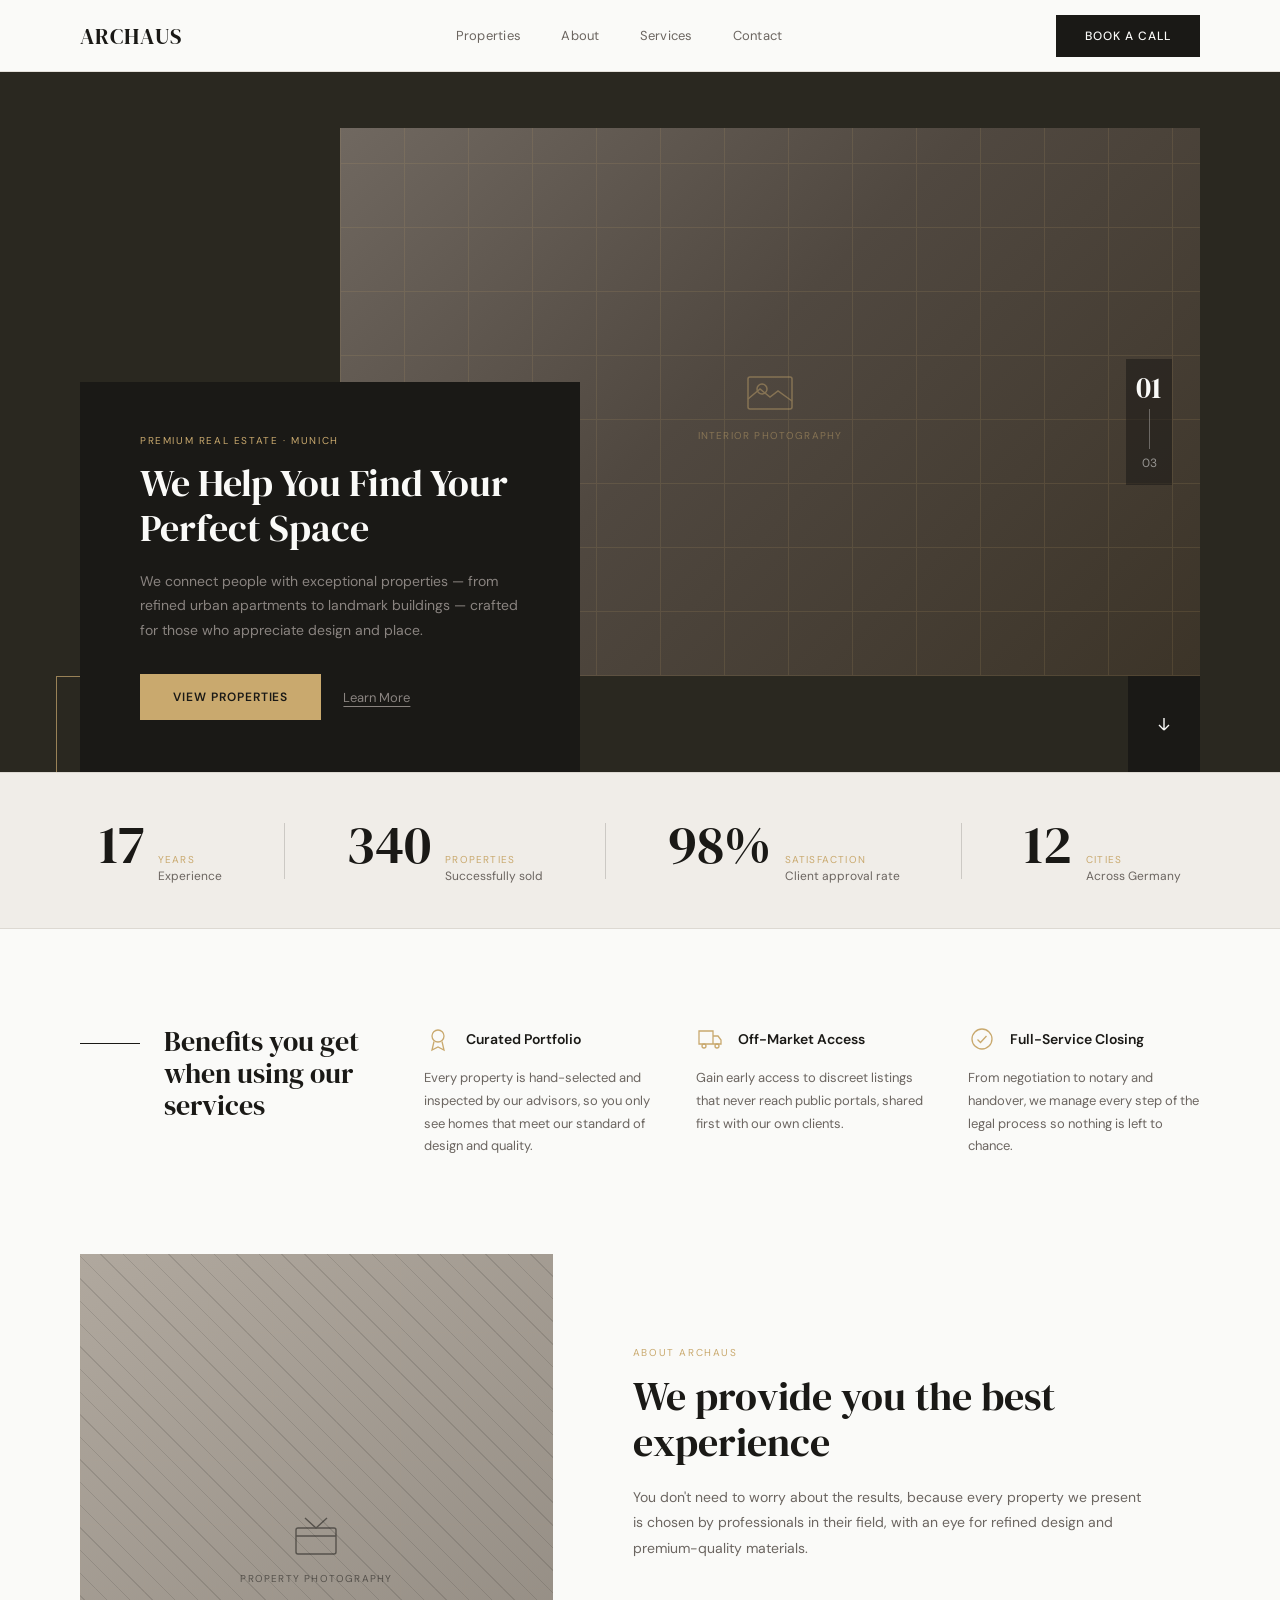
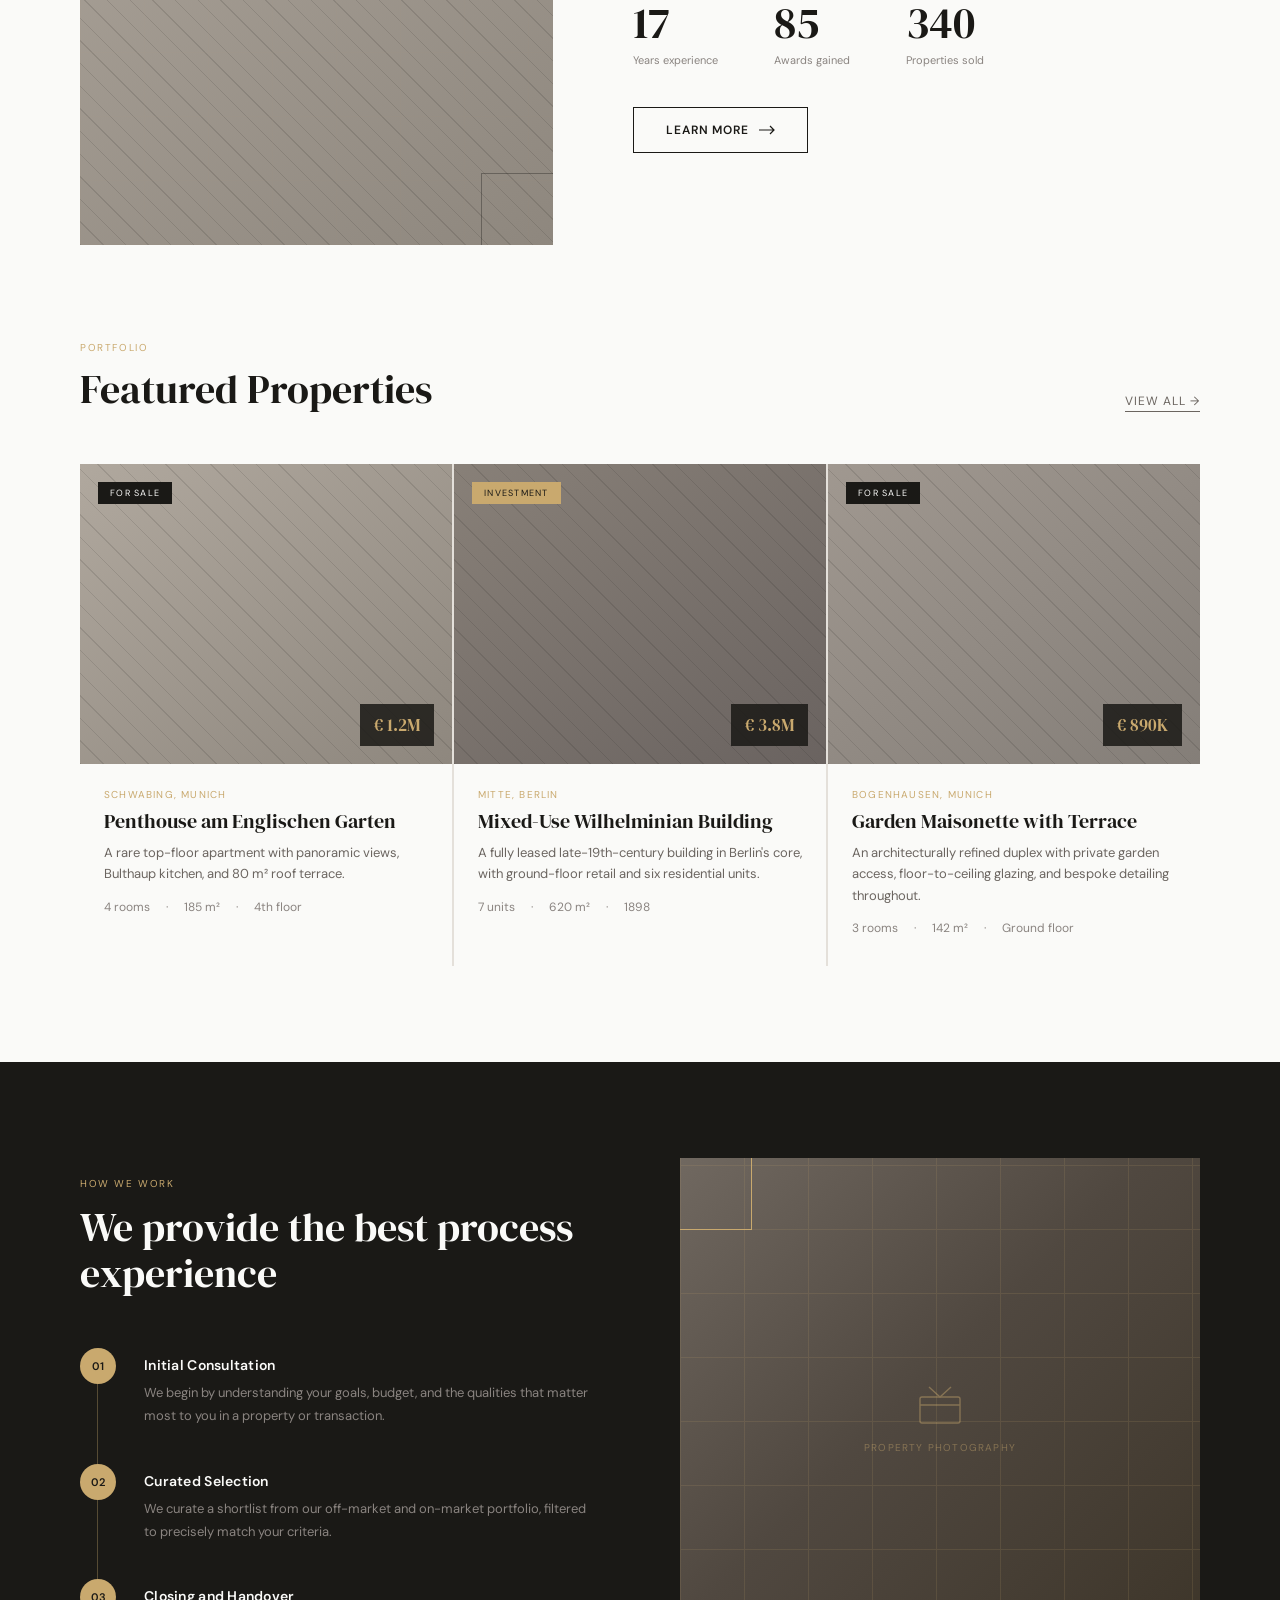
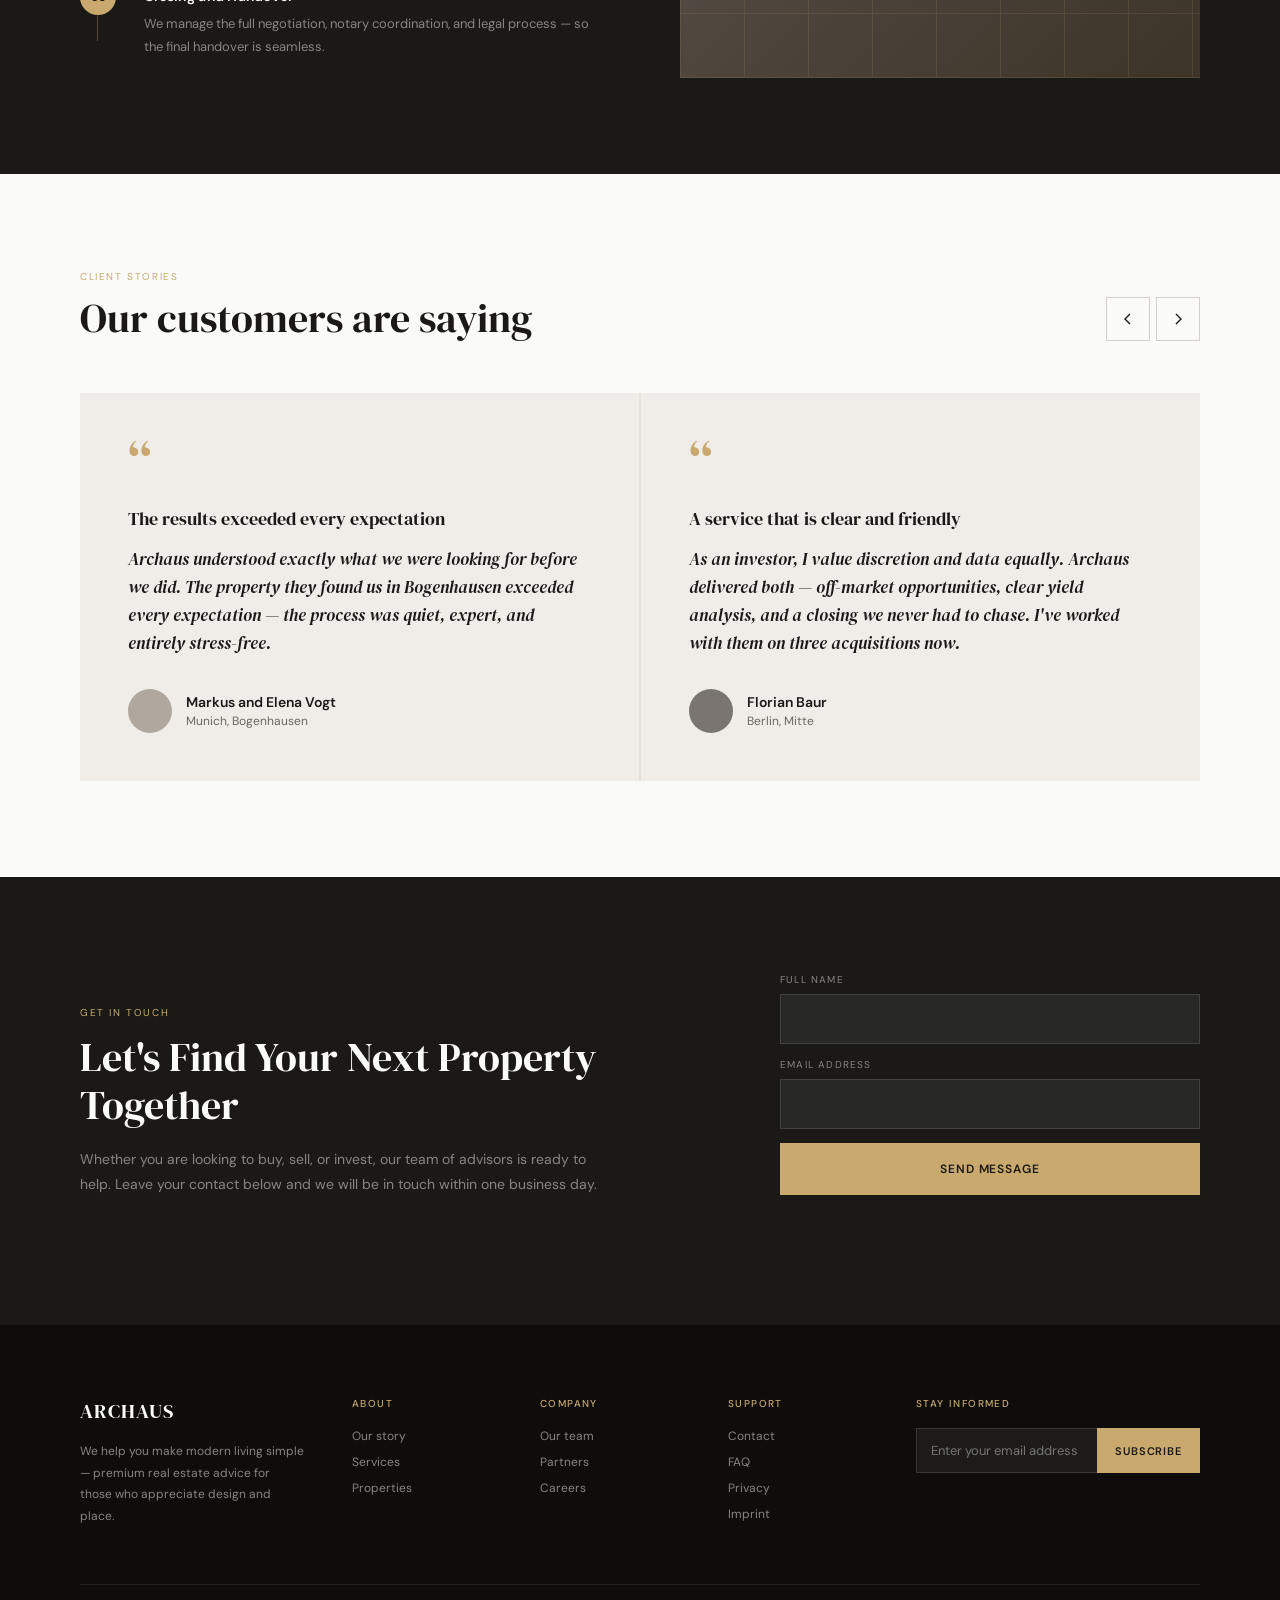
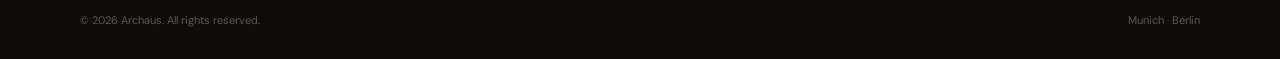
==== index.html @ e537a7c7 "Add Archaus website restyled after Luxterior inspiration Static responsive site (index, admin) in th" ====
<!doctype html>
<html lang="en">
<head>
<meta charset="utf-8">
<meta name="viewport" content="width=device-width, initial-scale=1">
<title>Archaus — Premium Real Estate, Munich</title>
<meta name="description" content="Archaus connects people with exceptional properties — from refined urban apartments to landmark buildings.">
<link rel="preconnect" href="https://fonts.googleapis.com">
<link rel="preconnect" href="https://fonts.gstatic.com" crossorigin>
<link rel="stylesheet" href="https://fonts.googleapis.com/css2?family=DM+Serif+Display:ital@0;1&family=DM+Sans:opsz,wght@9..40,300;9..40,400;9..40,500;9..40,600&display=swap">
<link rel="stylesheet" href="styles.css">
</head>
<body>

<header class="nav">
  <a href="#top" class="logo">ARCHAUS</a>
  <nav class="nav-links" id="menu" aria-label="Main">
    <a href="#properties">Properties</a>
    <a href="#about">About</a>
    <a href="#services">Services</a>
    <a href="#contact">Contact</a>
  </nav>
  <div class="nav-actions">
    <a class="btn btn-dark" href="#contact">Book a Call</a>
    <button class="nav-toggle" aria-label="Menu" aria-controls="menu" aria-expanded="false">
      <svg width="18" height="18" viewBox="0 0 18 18" fill="none" aria-hidden="true"><path d="M2 5h14M2 9h14M2 13h14" stroke="currentColor" stroke-width="1.4"/></svg>
    </button>
  </div>
</header>

<main id="top">

<!-- HERO -->
<section class="hero" aria-label="Introduction">
  <div class="hero-slides">
    <div class="hero-slide is-active">
      <div class="hero-photo"><div class="ph"><svg width="56" height="56" viewBox="0 0 56 56" fill="none" aria-hidden="true"><rect x="6" y="14" width="44" height="32" rx="2" stroke="currentColor" stroke-width="1.5"/><circle cx="20" cy="26" r="5" stroke="currentColor" stroke-width="1.5"/><path d="M6 36L18 26L28 34L36 28L50 38" stroke="currentColor" stroke-width="1.5"/></svg>Interior Photography</div></div>
      <div class="hero-card">
        <div class="eyebrow">Premium Real Estate · Munich</div>
        <h1>We Help You Find Your Perfect Space</h1>
        <p>We connect people with exceptional properties — from refined urban apartments to landmark buildings — crafted for those who appreciate design and place.</p>
        <div class="hero-actions"><a class="btn btn-gold" href="#properties">View Properties</a><a class="text" href="#about">Learn More</a></div>
      </div>
    </div>
    <div class="hero-slide" style="--photo: linear-gradient(135deg, #7a7168, #5a5048 45%, #3a3226)">
      <div class="hero-photo"><div class="ph"><svg width="56" height="56" viewBox="0 0 56 56" fill="none" aria-hidden="true"><rect x="6" y="14" width="44" height="32" rx="2" stroke="currentColor" stroke-width="1.5"/><path d="M6 36L18 26L28 34L36 28L50 38" stroke="currentColor" stroke-width="1.5"/></svg>Penthouse Terrace</div></div>
      <div class="hero-card">
        <div class="eyebrow">Featured · Schwabing</div>
        <h1>Penthouses With Views Worth Waking Up To</h1>
        <p>Rare top-floor residences in Munich's most sought-after districts, presented with discretion and expert guidance.</p>
        <div class="hero-actions"><a class="btn btn-gold" href="#properties">See Featured</a><a class="text" href="#contact">Book a Viewing</a></div>
      </div>
    </div>
    <div class="hero-slide" style="--photo: linear-gradient(135deg, #686a64, #4a4c46 45%, #303228)">
      <div class="hero-photo"><div class="ph"><svg width="56" height="56" viewBox="0 0 56 56" fill="none" aria-hidden="true"><rect x="6" y="14" width="44" height="32" rx="2" stroke="currentColor" stroke-width="1.5"/><path d="M6 36L18 26L28 34L36 28L50 38" stroke="currentColor" stroke-width="1.5"/></svg>Landmark Buildings</div></div>
      <div class="hero-card">
        <div class="eyebrow">Investment · Berlin</div>
        <h1>Landmark Buildings, Clear Yield Analysis</h1>
        <p>Off-market opportunities and transparent numbers for investors who value both discretion and data.</p>
        <div class="hero-actions"><a class="btn btn-gold" href="#services">Our Services</a><a class="text" href="#contact">Talk to an Advisor</a></div>
      </div>
    </div>
  </div>
  <div class="hero-frame" aria-hidden="true"></div>
  <div class="hero-counter" aria-hidden="true"><span class="cur">01</span><span class="bar"></span><span class="tot">03</span></div>
  <a class="hero-down" href="#benefits" aria-label="Scroll down">
    <svg width="14" height="14" viewBox="0 0 14 14" fill="none" aria-hidden="true"><path d="M7 1v12M7 13l5-5M7 13L2 8" stroke="currentColor" stroke-width="1.4"/></svg>
  </a>
</section>

<!-- STATS -->
<section class="stats" aria-label="Key figures">
  <div class="stat"><b>17</b><div><small>Years</small><span>Experience</span></div></div>
  <div class="stat-div"></div>
  <div class="stat"><b>340</b><div><small>Properties</small><span>Successfully sold</span></div></div>
  <div class="stat-div"></div>
  <div class="stat"><b>98%</b><div><small>Satisfaction</small><span>Client approval rate</span></div></div>
  <div class="stat-div"></div>
  <div class="stat"><b>12</b><div><small>Cities</small><span>Across Germany</span></div></div>
</section>

<!-- BENEFITS -->
<section class="section" id="services">
  <div class="benefits" id="benefits">
    <div class="benefits-title">
      <i aria-hidden="true"></i>
      <h2 class="h2" style="font-size:28px">Benefits you get when using our services</h2>
    </div>
    <div class="benefit-list">
      <div class="benefit">
        <div class="benefit-head">
          <svg width="28" height="28" viewBox="0 0 28 28" fill="none" aria-hidden="true"><circle cx="14" cy="11" r="6" stroke="currentColor" stroke-width="1.3"/><path d="M10 16.5L8 25l6-3 6 3-2-8.5" stroke="currentColor" stroke-width="1.3"/></svg>
          Curated Portfolio
        </div>
        <p>Every property is hand-selected and inspected by our advisors, so you only see homes that meet our standard of design and quality.</p>
      </div>
      <div class="benefit">
        <div class="benefit-head">
          <svg width="28" height="28" viewBox="0 0 28 28" fill="none" aria-hidden="true"><path d="M3 6h14v13H3zM17 11h5l3 4v4H17" stroke="currentColor" stroke-width="1.3"/><circle cx="8" cy="21" r="2" stroke="currentColor" stroke-width="1.3"/><circle cx="21" cy="21" r="2" stroke="currentColor" stroke-width="1.3"/></svg>
          Off-Market Access
        </div>
        <p>Gain early access to discreet listings that never reach public portals, shared first with our own clients.</p>
      </div>
      <div class="benefit">
        <div class="benefit-head">
          <svg width="28" height="28" viewBox="0 0 28 28" fill="none" aria-hidden="true"><circle cx="14" cy="14" r="10" stroke="currentColor" stroke-width="1.3"/><path d="M9.5 14.5l3 3 6-6.5" stroke="currentColor" stroke-width="1.3"/></svg>
          Full-Service Closing
        </div>
        <p>From negotiation to notary and handover, we manage every step of the legal process so nothing is left to chance.</p>
      </div>
    </div>
  </div>
</section>

<!-- EXPERIENCE -->
<section class="section experience" id="about">
  <div class="photo exp-photo">
    <div class="tex" style="opacity:.12;background-image:repeating-linear-gradient(45deg,var(--ink) 0 1px,transparent 1px 16px)"></div>
    <div class="ph"><svg width="48" height="48" viewBox="0 0 48 48" fill="none" aria-hidden="true"><rect x="4" y="14" width="40" height="26" rx="2" stroke="currentColor" stroke-width="1.4"/><path d="M4 22H44M13 4l11 10 11-10" stroke="currentColor" stroke-width="1.4"/></svg>Property Photography</div>
  </div>
  <div>
    <div class="eyebrow">About Archaus</div>
    <h2 class="h2">We provide you the best experience</h2>
    <p class="lead">You don't need to worry about the results, because every property we present is chosen by professionals in their field, with an eye for refined design and premium-quality materials.</p>
    <div class="exp-stats">
      <div><b>17</b><span>Years experience</span></div>
      <div><b>85</b><span>Awards gained</span></div>
      <div><b>340</b><span>Properties sold</span></div>
    </div>
    <a class="btn btn-outline" href="#contact">Learn more <svg width="16" height="10" viewBox="0 0 16 10" fill="none" aria-hidden="true"><path d="M0 5h15M11 1l4 4-4 4" stroke="currentColor" stroke-width="1.2"/></svg></a>
  </div>
</section>

<!-- PROPERTIES -->
<section class="section" id="properties" style="padding-top:0">
  <div class="section-head">
    <div><div class="eyebrow" style="margin-bottom:12px">Portfolio</div><h2 class="h2">Featured Properties</h2></div>
    <a href="#contact" class="link-line hide-m">View All →</a>
  </div>
  <div class="props">
    <article class="prop">
      <div class="prop-img"><span class="tag">For Sale</span><span class="price">€ 1.2M</span></div>
      <div class="prop-body"><div class="loc">Schwabing, Munich</div><h3>Penthouse am Englischen Garten</h3><p>A rare top-floor apartment with panoramic views, Bulthaup kitchen, and 80 m² roof terrace.</p><div class="facts"><span>4 rooms</span><span>·</span><span>185 m²</span><span>·</span><span>4th floor</span></div></div>
    </article>
    <article class="prop">
      <div class="prop-img" style="background:linear-gradient(145deg,#888078,#6a6360)"><span class="tag gold">Investment</span><span class="price">€ 3.8M</span></div>
      <div class="prop-body"><div class="loc">Mitte, Berlin</div><h3>Mixed-Use Wilhelminian Building</h3><p>A fully leased late-19th-century building in Berlin's core, with ground-floor retail and six residential units.</p><div class="facts"><span>7 units</span><span>·</span><span>620 m²</span><span>·</span><span>1898</span></div></div>
    </article>
    <article class="prop">
      <div class="prop-img" style="background:linear-gradient(145deg,#a09890,#847e78)"><span class="tag">For Sale</span><span class="price">€ 890K</span></div>
      <div class="prop-body"><div class="loc">Bogenhausen, Munich</div><h3>Garden Maisonette with Terrace</h3><p>An architecturally refined duplex with private garden access, floor-to-ceiling glazing, and bespoke detailing throughout.</p><div class="facts"><span>3 rooms</span><span>·</span><span>142 m²</span><span>·</span><span>Ground floor</span></div></div>
    </article>
  </div>
</section>

<!-- PROCESS -->
<section class="section process">
  <div>
    <div class="eyebrow">How We Work</div>
    <h2 class="h2">We provide the best process experience</h2>
    <ol class="steps">
      <li class="step"><span class="step-n">01</span><div><h3>Initial Consultation</h3><p>We begin by understanding your goals, budget, and the qualities that matter most to you in a property or transaction.</p></div></li>
      <li class="step"><span class="step-n">02</span><div><h3>Curated Selection</h3><p>We curate a shortlist from our off-market and on-market portfolio, filtered to precisely match your criteria.</p></div></li>
      <li class="step"><span class="step-n">03</span><div><h3>Closing and Handover</h3><p>We manage the full negotiation, notary coordination, and legal process — so the final handover is seamless.</p></div></li>
    </ol>
  </div>
  <div class="photo dark process-photo">
    <div class="tex"></div>
    <div class="ph"><svg width="48" height="48" viewBox="0 0 48 48" fill="none" aria-hidden="true"><rect x="4" y="14" width="40" height="26" rx="2" stroke="currentColor" stroke-width="1.4"/><path d="M4 22H44M13 4l11 10 11-10" stroke="currentColor" stroke-width="1.4"/></svg>Property Photography</div>
  </div>
</section>

<!-- TESTIMONIALS -->
<section class="section">
  <div class="section-head">
    <div><div class="eyebrow" style="margin-bottom:12px">Client Stories</div><h2 class="h2">Our customers are saying</h2></div>
    <div class="arrows">
      <button class="arrow" data-dir="-1" aria-label="Previous"><svg width="14" height="14" viewBox="0 0 14 14" fill="none" aria-hidden="true"><path d="M9 2L4 7l5 5" stroke="currentColor" stroke-width="1.4"/></svg></button>
      <button class="arrow" data-dir="1" aria-label="Next"><svg width="14" height="14" viewBox="0 0 14 14" fill="none" aria-hidden="true"><path d="M5 2l5 5-5 5" stroke="currentColor" stroke-width="1.4"/></svg></button>
    </div>
  </div>
  <div class="quotes">
    <figure class="quote" style="margin:0">
      <div class="mark">“</div>
      <div class="title">The results exceeded every expectation</div>
      <p>Archaus understood exactly what we were looking for before we did. The property they found us in Bogenhausen exceeded every expectation — the process was quiet, expert, and entirely stress-free.</p>
      <figcaption class="who"><div class="avatar"></div><div><b>Markus and Elena Vogt</b><span>Munich, Bogenhausen</span></div></figcaption>
    </figure>
    <figure class="quote" style="margin:0">
      <div class="mark">“</div>
      <div class="title">A service that is clear and friendly</div>
      <p>As an investor, I value discretion and data equally. Archaus delivered both — off-market opportunities, clear yield analysis, and a closing we never had to chase. I've worked with them on three acquisitions now.</p>
      <figcaption class="who"><div class="avatar" style="background:#7a7570"></div><div><b>Florian Baur</b><span>Berlin, Mitte</span></div></figcaption>
    </figure>
    <figure class="quote" style="margin:0">
      <div class="mark">“</div>
      <div class="title">Seamless from first call to handover</div>
      <p>Selling our family home felt daunting. The team handled every viewing, every negotiation and every notary detail, and we never once felt rushed or left in the dark.</p>
      <figcaption class="who"><div class="avatar" style="background:#9a9288"></div><div><b>Claudia Reiter</b><span>Munich, Schwabing</span></div></figcaption>
    </figure>
  </div>
</section>

<!-- CONTACT -->
<section class="section contact" id="contact">
  <div class="contact-text">
    <div class="eyebrow">Get in Touch</div>
    <h2 class="h2">Let's Find Your Next Property Together</h2>
    <p>Whether you are looking to buy, sell, or invest, our team of advisors is ready to help. Leave your contact below and we will be in touch within one business day.</p>
  </div>
  <form class="form" data-msg="Thank you. We will be in touch within one business day.">
    <div class="field"><label for="name">Full name</label><input id="name" name="name" autocomplete="name" required></div>
    <div class="field"><label for="email">Email address</label><input id="email" name="email" type="email" autocomplete="email" required></div>
    <button class="btn btn-gold" type="submit">Send Message</button>
    <div class="form-msg" role="status"></div>
  </form>
</section>

</main>

<footer class="footer">
  <div class="footer-grid">
    <div><a href="#top" class="logo">ARCHAUS</a><p>We help you make modern living simple — premium real estate advice for those who appreciate design and place.</p></div>
    <div><h4>About</h4><ul><li><a href="#about">Our story</a></li><li><a href="#services">Services</a></li><li><a href="#properties">Properties</a></li></ul></div>
    <div><h4>Company</h4><ul><li><a href="#about">Our team</a></li><li><a href="#contact">Partners</a></li><li><a href="#contact">Careers</a></li></ul></div>
    <div><h4>Support</h4><ul><li><a href="#contact">Contact</a></li><li><a href="#contact">FAQ</a></li><li><a href="#">Privacy</a></li><li><a href="#">Imprint</a></li></ul></div>
    <div>
      <h4>Stay informed</h4>
      <form class="sub" data-msg="Subscribed. Thank you!">
        <input type="email" placeholder="Enter your email address" aria-label="Email address" required>
        <button type="submit">Subscribe</button>
      </form>
      <div class="form-msg" role="status" style="margin-top:8px"></div>
    </div>
  </div>
  <div class="footer-bottom"><span>© 2026 Archaus. All rights reserved.</span><span>Munich · Berlin</span></div>
</footer>

<script src="script.js"></script>
</body>
</html>
---- styles.css ----
/* Archaus — shared styles */
:root {
  --ink: #1a1916;
  --ink-deep: #0e0d0c;
  --ink-soft: #2a2820;
  --paper: #fafaf8;
  --sand: #f0ede8;
  --line: #e4e0da;
  --muted: #6b6560;
  --muted-2: #8a8480;
  --gold: #c9a96e;
  --serif: 'DM Serif Display', Georgia, serif;
  --sans: 'DM Sans', system-ui, sans-serif;
  --pad: 80px;
}

*, *::before, *::after { box-sizing: border-box; }
html { scroll-behavior: smooth; scroll-padding-top: 80px; }
body { margin: 0; font-family: var(--sans); background: var(--paper); color: var(--ink); -webkit-font-smoothing: antialiased; }
a { color: inherit; text-decoration: none; }
img, svg { max-width: 100%; }
h1, h2, h3, p { margin: 0; }
button, input { font: inherit; }
:focus-visible { outline: 2px solid var(--gold); outline-offset: 3px; }

.eyebrow { font-size: 10px; letter-spacing: .16em; text-transform: uppercase; color: var(--gold); margin-bottom: 14px; }
.h2 { font-family: var(--serif); font-weight: 400; font-size: 40px; line-height: 1.15; }
.section { padding: 96px var(--pad); }
.section-head { display: flex; justify-content: space-between; align-items: flex-end; gap: 24px; margin-bottom: 52px; }
.link-line { font-size: 12px; letter-spacing: .08em; text-transform: uppercase; color: var(--muted); border-bottom: 1px solid var(--muted); padding-bottom: 2px; }
.link-line:hover { color: var(--ink); border-color: var(--ink); }

/* Buttons */
.btn { display: inline-flex; align-items: center; gap: 10px; border: 1px solid transparent; padding: 14px 32px; font-size: 12px; font-weight: 600; letter-spacing: .08em; text-transform: uppercase; cursor: pointer; transition: background .2s, color .2s, border-color .2s; }
.btn-gold { background: var(--gold); color: var(--ink); }
.btn-gold:hover { background: #d8bb86; }
.btn-dark { background: var(--ink); color: var(--paper); }
.btn-dark:hover { background: #33312b; }
.btn-outline { background: none; color: var(--ink); border-color: var(--ink); }
.btn-outline:hover { background: var(--ink); color: var(--paper); }

/* NAV */
.nav { position: sticky; top: 0; z-index: 50; height: 72px; padding: 0 var(--pad); display: flex; align-items: center; justify-content: space-between; background: rgba(250,250,248,.96); backdrop-filter: blur(8px); border-bottom: 1px solid var(--line); }
.logo { font-family: var(--serif); font-size: 22px; letter-spacing: .05em; }
.nav-links { display: flex; gap: 40px; font-size: 13px; letter-spacing: .02em; color: var(--muted); }
.nav-links a:hover { color: var(--ink); }
.nav-actions { display: flex; align-items: center; gap: 12px; }
.nav .btn { padding: 12px 28px; font-weight: 500; }
.nav-toggle { display: none; width: 44px; height: 44px; background: none; border: 1px solid var(--line); cursor: pointer; align-items: center; justify-content: center; }

/* HERO */
.hero { position: relative; height: 700px; overflow: hidden; background: var(--ink-soft); }
.hero-slides { position: absolute; inset: 0; }
.hero-slide { position: absolute; inset: 0; opacity: 0; transition: opacity .7s; pointer-events: none; }
.hero-slide.is-active { opacity: 1; pointer-events: auto; }
.hero-photo { position: absolute; top: 56px; right: var(--pad); bottom: 96px; left: 340px; background: var(--photo, linear-gradient(135deg, #706860, #504840 45%, #3c3428)); overflow: hidden; }
.hero-photo::before, .tex::before { content: ''; position: absolute; inset: 0; opacity: .14; background-image: repeating-linear-gradient(0deg, var(--gold) 0 1px, transparent 1px 64px), repeating-linear-gradient(90deg, var(--gold) 0 1px, transparent 1px 64px); }
.ph { position: absolute; inset: 0; display: flex; flex-direction: column; align-items: center; justify-content: center; gap: 10px; opacity: .45; font-size: 10px; letter-spacing: .12em; text-transform: uppercase; color: var(--gold); }
.hero-card { position: absolute; left: var(--pad); bottom: 0; width: 500px; padding: 52px 60px; background: var(--ink); z-index: 2; }
.hero-card h1 { font-family: var(--serif); font-weight: 400; font-size: 38px; line-height: 1.18; color: var(--paper); margin-bottom: 18px; }
.hero-card p { font-size: 14px; line-height: 1.75; color: #8a8480; margin-bottom: 32px; }
.hero-actions { display: flex; align-items: center; gap: 22px; flex-wrap: wrap; }
.hero-actions a.text { font-size: 13px; color: #8a8480; text-decoration: underline; text-underline-offset: 4px; }
.hero-actions a.text:hover { color: var(--paper); }
.hero-frame { position: absolute; left: calc(var(--pad) - 24px); bottom: -24px; width: 120px; height: 120px; border: 1px solid var(--gold); z-index: 1; opacity: .7; }
.hero-counter { position: absolute; right: calc(var(--pad) + 28px); top: 50%; transform: translateY(-50%); z-index: 3; display: flex; flex-direction: column; align-items: center; gap: 6px; padding: 14px 10px; background: rgba(26,25,22,.55); }
.hero-counter .cur { font-family: var(--serif); font-size: 30px; line-height: 1; color: var(--paper); }
.hero-counter .bar { width: 1px; height: 40px; background: rgba(255,255,255,.3); }
.hero-counter .tot { font-size: 12px; color: rgba(255,255,255,.5); }
.hero-down { position: absolute; right: var(--pad); bottom: 0; z-index: 3; width: 72px; height: 96px; display: flex; align-items: center; justify-content: center; background: var(--ink); color: var(--paper); border: 0; cursor: pointer; transition: background .2s, color .2s; }
.hero-down:hover { background: var(--gold); color: var(--ink); }

/* STATS BAR */
.stats { display: flex; justify-content: space-around; align-items: center; gap: 24px; padding: 44px var(--pad); background: var(--sand); border-block: 1px solid #ddd9d2; }
.stat { display: flex; gap: 14px; align-items: baseline; }
.stat b { font-family: var(--serif); font-weight: 400; font-size: 54px; line-height: 1; }
.stat small { display: block; font-size: 10px; letter-spacing: .12em; text-transform: uppercase; color: var(--gold); }
.stat span { display: block; font-size: 12px; color: var(--muted); margin-top: 2px; }
.stat-div { width: 1px; height: 56px; background: #ccc9c4; }

/* BENEFITS */
.benefits { display: grid; grid-template-columns: 280px 1fr; gap: 64px; align-items: start; }
.benefits-title { display: flex; gap: 24px; align-items: flex-start; }
.benefits-title i { flex: none; width: 60px; height: 1px; background: var(--ink); margin-top: 18px; }
.benefit-list { display: grid; grid-template-columns: repeat(3, minmax(0, 1fr)); gap: 40px; }
.benefit-head { display: flex; align-items: center; gap: 14px; margin-bottom: 14px; font-size: 14px; font-weight: 600; }
.benefit-head svg { flex: none; color: var(--gold); }
.benefit p { font-size: 13px; line-height: 1.75; color: var(--muted); }

/* EXPERIENCE */
.experience { display: grid; grid-template-columns: minmax(0, 5fr) minmax(0, 6fr); gap: 80px; align-items: center; padding-top: 0; }
.photo { position: relative; overflow: hidden; background: linear-gradient(145deg, #b0a89e, #8e877e); }
.photo.dark { background: linear-gradient(135deg, #706860, #504840 45%, #3c3428); }
.photo .ph { opacity: .55; color: var(--ink); }
.photo.dark .ph { color: var(--gold); opacity: .45; }
.photo .tex, .tex { position: absolute; inset: 0; }
.exp-photo { aspect-ratio: 4 / 5; }
.exp-photo::after { content: ''; position: absolute; right: 0; bottom: 0; width: 72px; height: 72px; border-top: 1px solid var(--ink); border-left: 1px solid var(--ink); opacity: .35; }
.experience .h2 { margin-bottom: 20px; }
.experience p.lead { font-size: 14px; line-height: 1.8; color: var(--muted); max-width: 520px; margin-bottom: 40px; }
.exp-stats { display: flex; gap: 56px; margin-bottom: 40px; }
.exp-stats b { display: block; font-family: var(--serif); font-weight: 400; font-size: 44px; line-height: 1; }
.exp-stats span { display: block; margin-top: 8px; font-size: 11px; color: var(--muted-2); }

/* PROPERTIES */
.props { display: grid; grid-template-columns: repeat(3, minmax(0, 1fr)); gap: 2px; background: var(--line); }
.prop { background: var(--paper); transition: background .2s; }
.prop:hover { background: #fff; }
.prop-img { position: relative; height: 300px; overflow: hidden; background: linear-gradient(145deg, #b0a89e, #8e877e); }
.prop-img::before { content: ''; position: absolute; inset: 0; opacity: .12; background-image: repeating-linear-gradient(45deg, var(--ink) 0 1px, transparent 1px 16px); }
.tag { position: absolute; top: 18px; left: 18px; background: var(--ink); color: var(--paper); font-size: 9px; letter-spacing: .14em; text-transform: uppercase; padding: 5px 12px; }
.tag.gold { background: var(--gold); color: var(--ink); }
.price { position: absolute; right: 18px; bottom: 18px; background: rgba(26,25,22,.85); color: var(--gold); font-family: var(--serif); font-size: 17px; padding: 9px 14px; }
.prop-body { padding: 24px 24px 30px; }
.prop-body .loc { font-size: 10px; letter-spacing: .12em; text-transform: uppercase; color: var(--gold); margin-bottom: 8px; }
.prop-body h3 { font-family: var(--serif); font-weight: 400; font-size: 20px; line-height: 1.25; margin-bottom: 8px; }
.prop-body p { font-size: 13px; line-height: 1.65; color: var(--muted); margin-bottom: 14px; }
.facts { display: flex; flex-wrap: wrap; gap: 6px 16px; font-size: 12px; color: var(--muted-2); }

/* PROCESS */
.process { background: var(--ink); color: var(--paper); display: grid; grid-template-columns: minmax(0, 1fr) minmax(0, 1fr); gap: 80px; align-items: center; }
.process .h2 { margin-bottom: 52px; }
.steps { position: relative; list-style: none; margin: 0; padding: 0; }
.steps::before { content: ''; position: absolute; left: 17px; top: 18px; bottom: 18px; width: 1px; background: rgba(201,169,110,.35); }
.step { position: relative; display: flex; gap: 28px; padding-bottom: 36px; }
.step:last-child { padding-bottom: 0; }
.step-n { position: relative; flex: none; width: 36px; height: 36px; border-radius: 50%; background: var(--gold); color: var(--ink); display: flex; align-items: center; justify-content: center; font-size: 11px; font-weight: 600; }
.step h3 { font-size: 14px; font-weight: 600; letter-spacing: .02em; margin: 8px 0; }
.step p { font-size: 13px; line-height: 1.75; color: #8a8480; }
.process-photo { height: 520px; }
.process-photo::after { content: ''; position: absolute; top: 0; left: 0; width: 72px; height: 72px; border-bottom: 1px solid var(--gold); border-right: 1px solid var(--gold); }

/* TESTIMONIALS */
.arrows { display: flex; gap: 6px; }
.arrow { width: 44px; height: 44px; border: 1px solid #d4cfc8; background: none; display: flex; align-items: center; justify-content: center; cursor: pointer; color: var(--ink); transition: background .2s, color .2s; }
.arrow:hover { background: var(--ink); color: var(--paper); }
.quotes { display: grid; grid-auto-flow: column; grid-auto-columns: calc((100% - 2px) / 2); gap: 2px; background: var(--line); overflow-x: auto; scroll-snap-type: x mandatory; scrollbar-width: none; }
.quotes::-webkit-scrollbar { display: none; }
.quote { background: var(--sand); padding: 48px; scroll-snap-align: start; display: flex; flex-direction: column; }
.quote .mark { font-family: var(--serif); font-size: 56px; line-height: .8; color: var(--gold); margin-bottom: 20px; }
.quote .title { font-family: var(--serif); font-size: 18px; margin-bottom: 14px; }
.quote p { font-family: var(--serif); font-style: italic; font-size: 17px; line-height: 1.65; margin-bottom: 32px; flex: 1; }
.who { display: flex; align-items: center; gap: 14px; }
.avatar { width: 44px; height: 44px; border-radius: 50%; background: #b0a89e; flex: none; }
.who b { display: block; font-size: 14px; font-weight: 600; }
.who span { display: block; font-size: 12px; color: var(--muted); margin-top: 2px; }

/* CONTACT */
.contact { background: var(--ink); color: var(--paper); display: flex; flex-wrap: wrap; gap: 80px; justify-content: space-between; align-items: center; }
.contact-text { max-width: 520px; }
.contact .h2 { margin-bottom: 18px; line-height: 1.2; }
.contact p { font-size: 14px; line-height: 1.75; color: #8a8480; }
.form { flex: 1; min-width: 300px; max-width: 420px; display: flex; flex-direction: column; gap: 14px; }
.field label { display: block; font-size: 10px; letter-spacing: .12em; text-transform: uppercase; color: #8a8480; margin-bottom: 8px; }
.field input { width: 100%; background: rgba(255,255,255,.06); border: 1px solid rgba(255,255,255,.12); padding: 15px 18px; color: var(--paper); font-size: 14px; }
.field input:focus { outline: none; border-color: var(--gold); }
.form .btn { justify-content: center; padding: 17px; }
.form-msg { min-height: 20px; font-size: 13px; color: var(--gold); }

/* FOOTER */
.footer { background: var(--ink-deep); color: #8a8480; padding: 72px var(--pad) 32px; }
.footer-grid { display: grid; grid-template-columns: 1.6fr repeat(3, 1fr) 1.6fr; gap: 48px; padding-bottom: 56px; border-bottom: 1px solid rgba(255,255,255,.08); }
.footer .logo { color: var(--paper); font-size: 20px; display: block; margin-bottom: 16px; }
.footer p { font-size: 12px; line-height: 1.8; max-width: 280px; }
.footer h4 { margin: 0 0 18px; font-size: 10px; letter-spacing: .14em; text-transform: uppercase; color: var(--gold); font-weight: 500; }
.footer ul { list-style: none; margin: 0; padding: 0; display: flex; flex-direction: column; gap: 10px; font-size: 12px; }
.footer a:hover { color: var(--paper); }
.sub { display: flex; margin-top: 4px; }
.sub input { flex: 1; min-width: 0; background: rgba(255,255,255,.06); border: 1px solid rgba(255,255,255,.12); border-right: 0; padding: 13px 14px; color: var(--paper); font-size: 13px; }
.sub input:focus { outline: none; border-color: var(--gold); }
.sub button { background: var(--gold); color: var(--ink); border: 0; padding: 0 18px; font-size: 11px; font-weight: 600; letter-spacing: .08em; text-transform: uppercase; cursor: pointer; }
.footer-bottom { display: flex; justify-content: space-between; flex-wrap: wrap; gap: 12px; padding-top: 28px; font-size: 11px; color: #5a5854; }

/* Tablet */
@media (max-width: 1023px) {
  :root { --pad: 40px; }
  .section { padding: 72px var(--pad); }
  .nav-links { gap: 24px; }
  .hero-photo { left: 220px; }
  .benefits { grid-template-columns: 1fr; gap: 40px; }
  .experience, .process { grid-template-columns: 1fr; gap: 48px; }
  .exp-photo { aspect-ratio: 16 / 10; }
  .process-photo { display: none; }
  .props { grid-template-columns: repeat(2, minmax(0, 1fr)); }
  .quotes { grid-auto-columns: 100%; }
  .footer-grid { grid-template-columns: repeat(3, 1fr); }
  .footer-grid > :first-child, .footer-grid > :last-child { grid-column: 1 / -1; }
  .footer p { max-width: 480px; }
}

/* Mobile */
@media (max-width: 767px) {
  :root { --pad: 20px; }
  .h2 { font-size: 32px; }
  .section { padding: 56px var(--pad); }
  .section-head { flex-direction: column; align-items: flex-start; gap: 16px; margin-bottom: 36px; }
  .link-line.hide-m { display: none; }
  .nav-toggle { display: inline-flex; }
  .nav .btn { display: none; }
  .nav-links { display: none; position: absolute; top: 72px; left: 0; right: 0; flex-direction: column; gap: 0; background: var(--paper); border-bottom: 1px solid var(--line); padding: 8px var(--pad) 16px; font-size: 15px; }
  .nav-links.is-open { display: flex; }
  .nav-links a { padding: 14px 0; border-bottom: 1px solid var(--line); }
  .hero { height: auto; display: flex; flex-direction: column; }
  .hero-slides { position: relative; height: 640px; }
  .hero-photo { left: 0; right: 0; top: 0; bottom: auto; height: 240px; }
  .hero-card { left: 0; right: 0; width: auto; top: 200px; bottom: auto; padding: 32px 24px; margin: 0 var(--pad); }
  .hero-card h1 { font-size: 30px; }
  .hero-frame, .hero-counter { display: none; }
  .hero-down { display: none; }
  .stats { flex-direction: column; align-items: flex-start; gap: 28px; padding: 36px var(--pad); }
  .stat-div { display: none; }
  .benefit-list { grid-template-columns: 1fr; gap: 32px; }
  .benefits-title i { width: 32px; }
  .exp-stats { gap: 32px; flex-wrap: wrap; }
  .props { grid-template-columns: 1fr; }
  .quote { padding: 32px 24px; }
  .contact { gap: 40px; }
  .form { min-width: 0; max-width: none; width: 100%; }
  .footer { padding: 48px var(--pad) 28px; }
  .footer-grid { grid-template-columns: 1fr 1fr; gap: 36px 24px; }
}

@media (prefers-reduced-motion: reduce) {
  html { scroll-behavior: auto; }
  *, *::before, *::after { transition: none !important; }
}
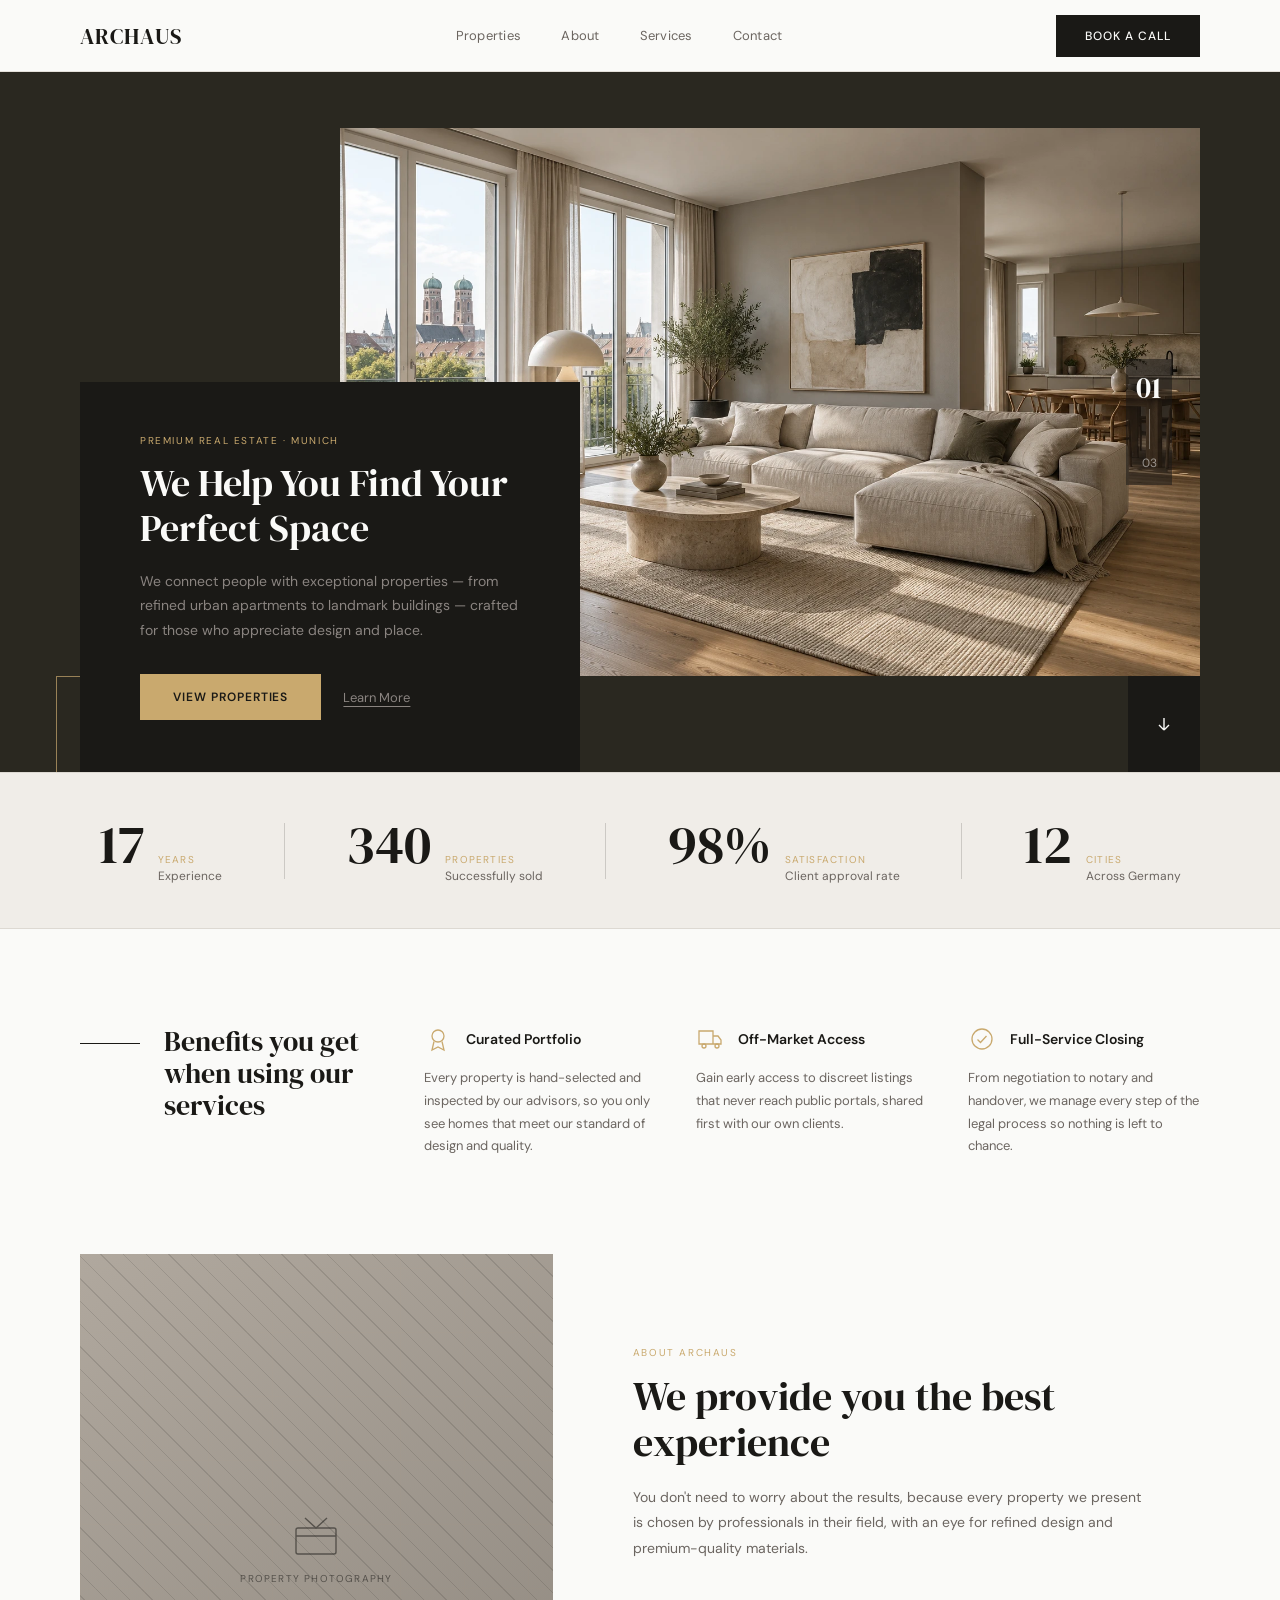
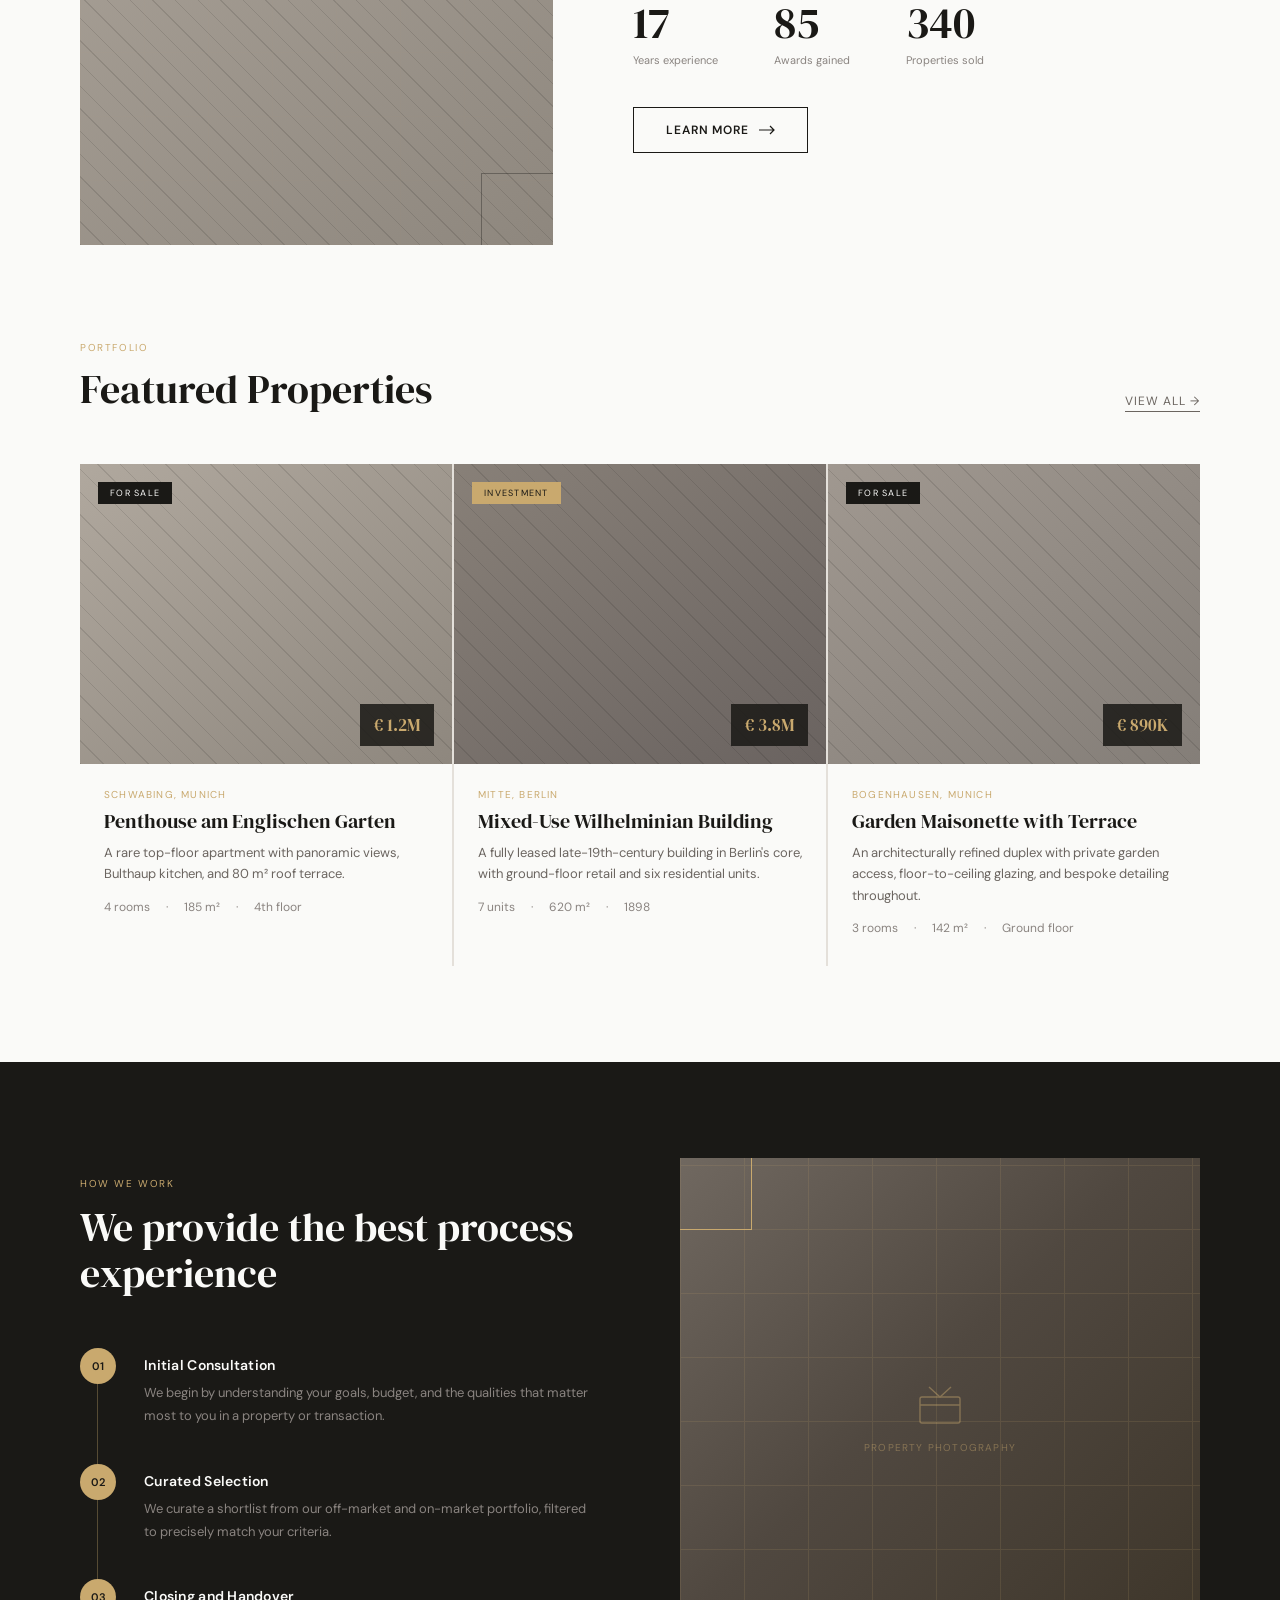
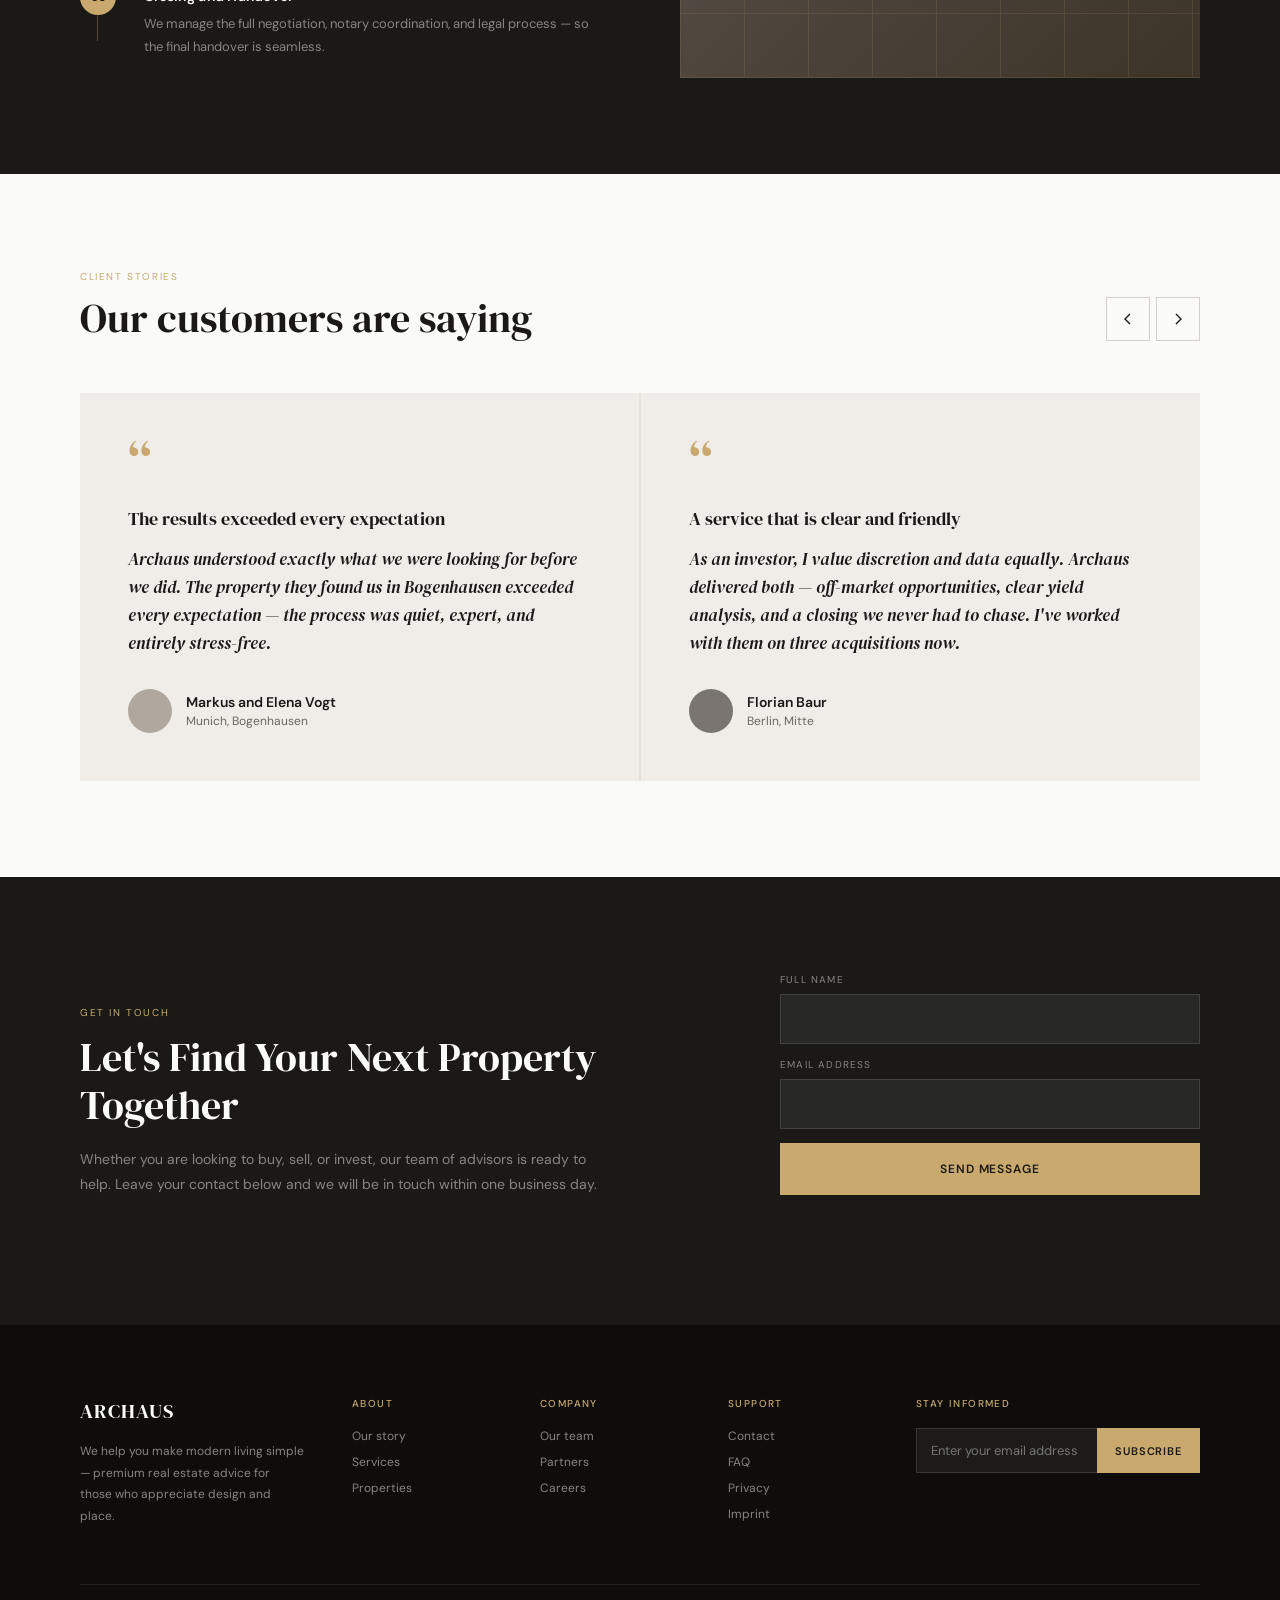
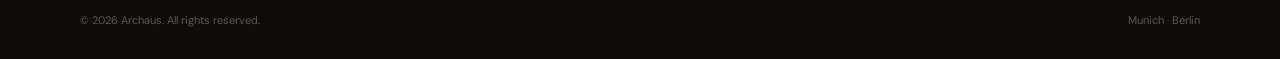
==== commit b45e848d: "Use generated living room photo for hero slide 1 Co-Authored-By: Claude Sonnet 5.5 <noreply@anthropi" ====
--- a/index.html
+++ b/index.html
@@ -34,7 +34,7 @@
 <section class="hero" aria-label="Introduction">
   <div class="hero-slides">
     <div class="hero-slide is-active">
-      <div class="hero-photo"><div class="ph"><svg width="56" height="56" viewBox="0 0 56 56" fill="none" aria-hidden="true"><rect x="6" y="14" width="44" height="32" rx="2" stroke="currentColor" stroke-width="1.5"/><circle cx="20" cy="26" r="5" stroke="currentColor" stroke-width="1.5"/><path d="M6 36L18 26L28 34L36 28L50 38" stroke="currentColor" stroke-width="1.5"/></svg>Interior Photography</div></div>
+      <div class="hero-photo has-img"><img class="cover" src="images/hero-1.webp" width="1536" height="1024" alt="Bright Munich apartment living room with view of the Frauenkirche towers"></div>
       <div class="hero-card">
         <div class="eyebrow">Premium Real Estate · Munich</div>
         <h1>We Help You Find Your Perfect Space</h1>
--- a/styles.css
+++ b/styles.css
@@ -55,6 +55,8 @@
 .hero-slide.is-active { opacity: 1; pointer-events: auto; }
 .hero-photo { position: absolute; top: 56px; right: var(--pad); bottom: 96px; left: 340px; background: var(--photo, linear-gradient(135deg, #706860, #504840 45%, #3c3428)); overflow: hidden; }
 .hero-photo::before, .tex::before { content: ''; position: absolute; inset: 0; opacity: .14; background-image: repeating-linear-gradient(0deg, var(--gold) 0 1px, transparent 1px 64px), repeating-linear-gradient(90deg, var(--gold) 0 1px, transparent 1px 64px); }
+.hero-photo.has-img::before { display: none; }
+.cover { position: absolute; inset: 0; width: 100%; height: 100%; object-fit: cover; object-position: 60% 50%; }
 .ph { position: absolute; inset: 0; display: flex; flex-direction: column; align-items: center; justify-content: center; gap: 10px; opacity: .45; font-size: 10px; letter-spacing: .12em; text-transform: uppercase; color: var(--gold); }
 .hero-card { position: absolute; left: var(--pad); bottom: 0; width: 500px; padding: 52px 60px; background: var(--ink); z-index: 2; }
 .hero-card h1 { font-family: var(--serif); font-weight: 400; font-size: 38px; line-height: 1.18; color: var(--paper); margin-bottom: 18px; }
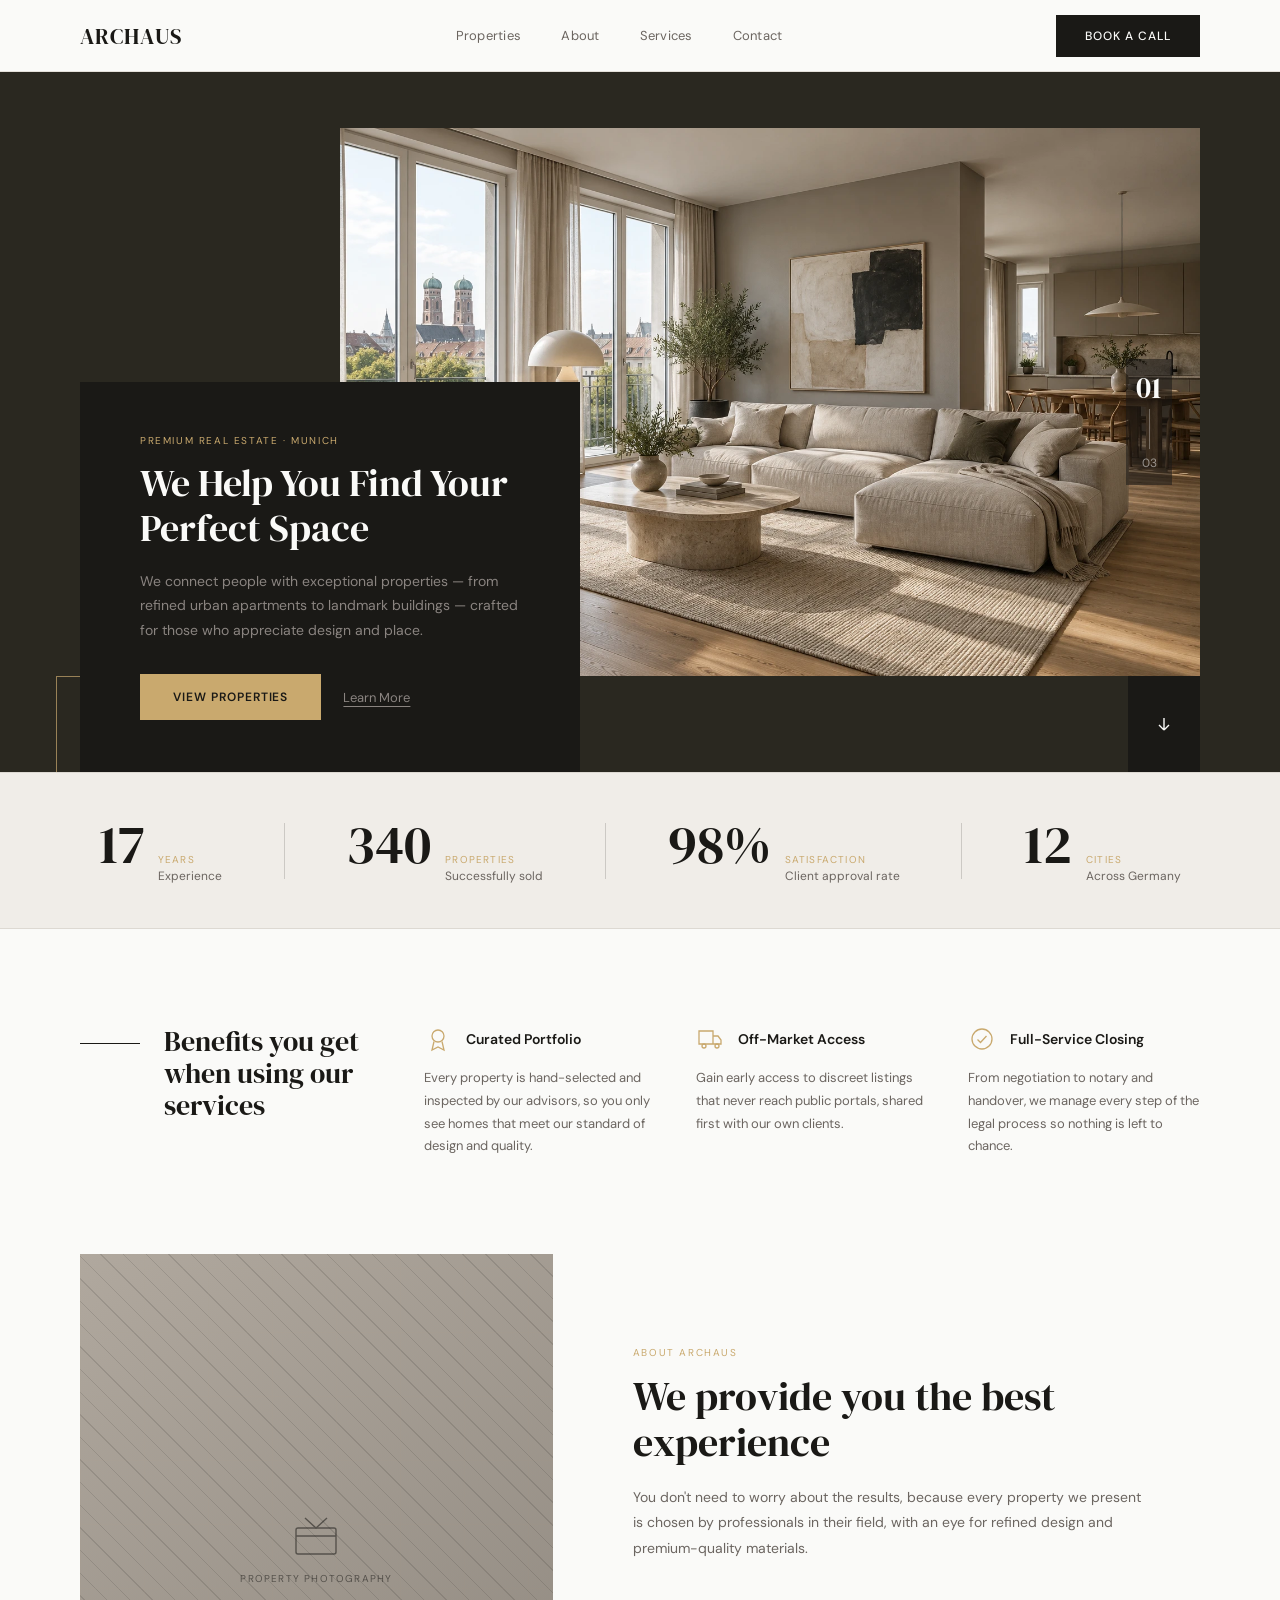
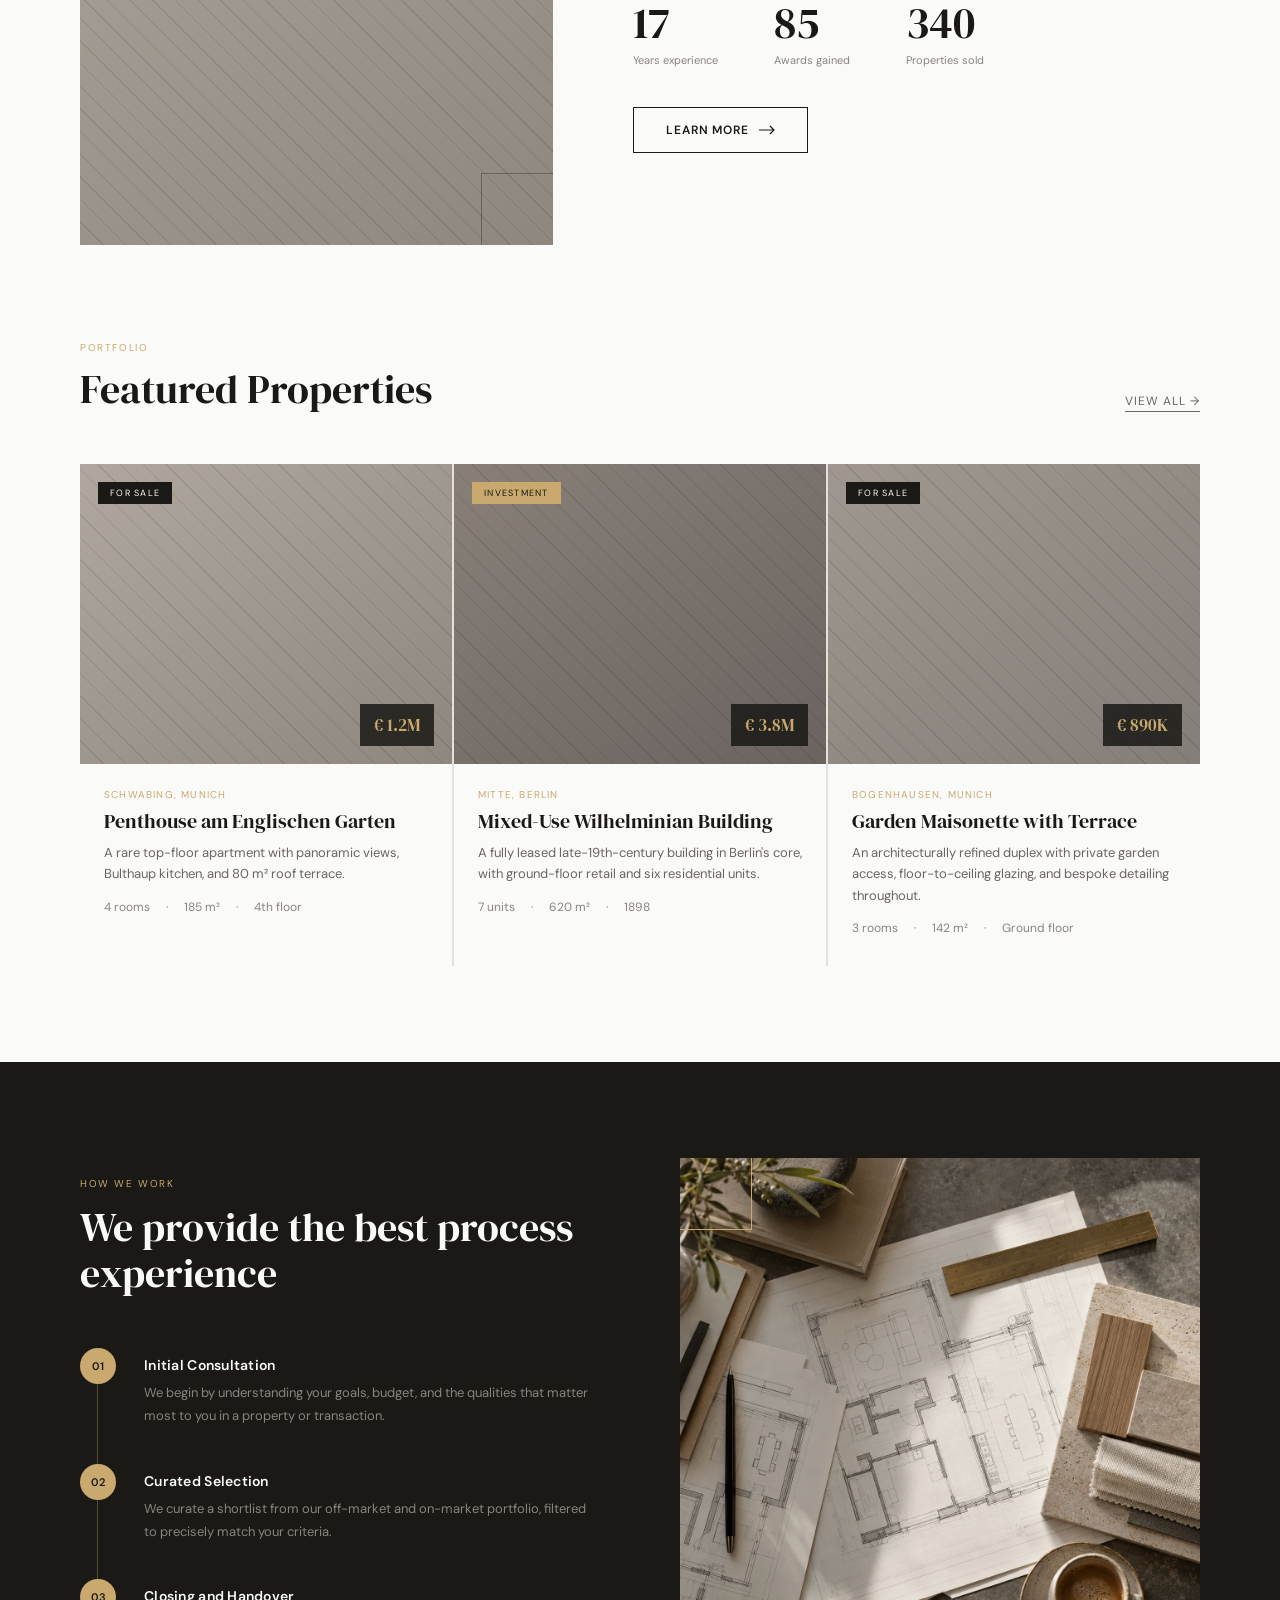
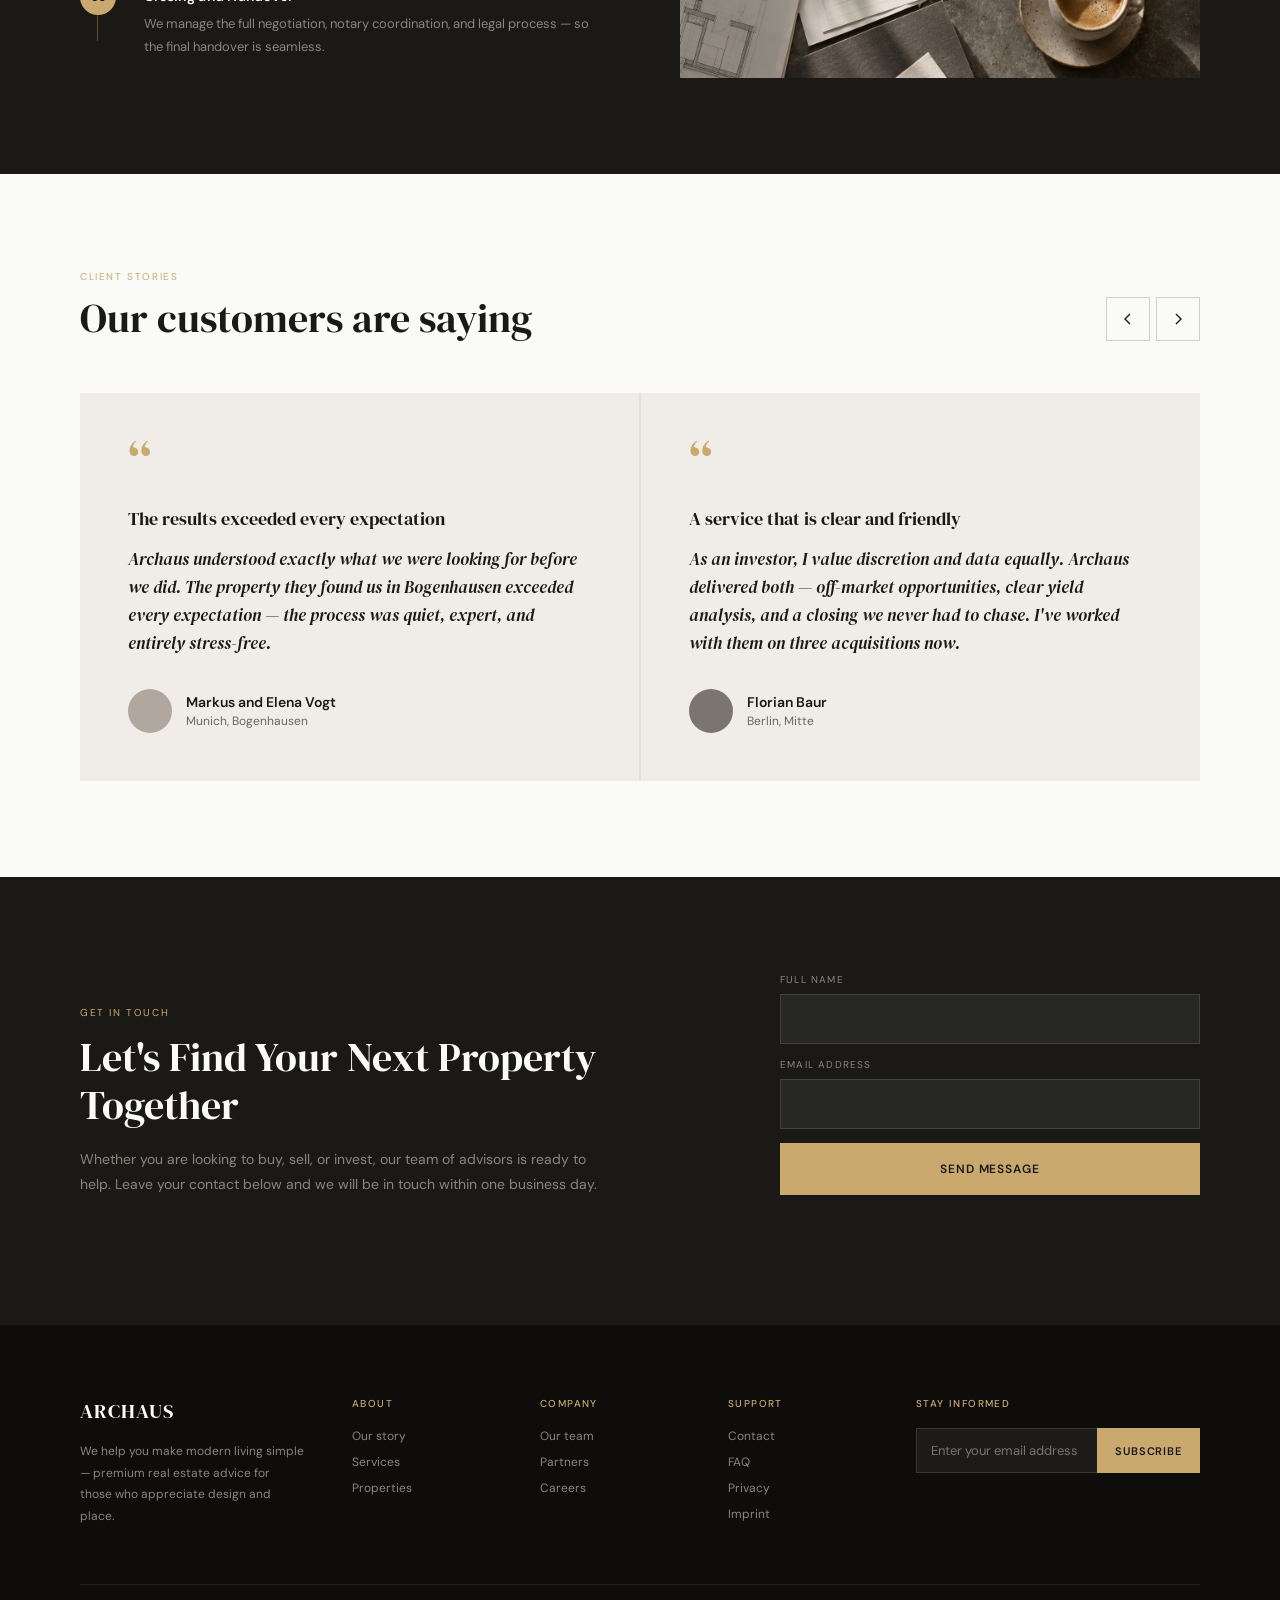
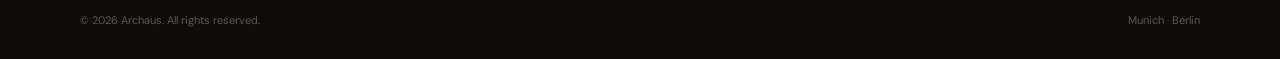
==== commit 5d36e437: "Use generated desk photo in process section Co-Authored-By: Claude Sonnet 5.5 <noreply@anthropic.com" ====
--- a/index.html
+++ b/index.html
@@ -43,7 +43,7 @@
       </div>
     </div>
     <div class="hero-slide" style="--photo: linear-gradient(135deg, #7a7168, #5a5048 45%, #3a3226)">
-      <div class="hero-photo"><div class="ph"><svg width="56" height="56" viewBox="0 0 56 56" fill="none" aria-hidden="true"><rect x="6" y="14" width="44" height="32" rx="2" stroke="currentColor" stroke-width="1.5"/><path d="M6 36L18 26L28 34L36 28L50 38" stroke="currentColor" stroke-width="1.5"/></svg>Penthouse Terrace</div></div>
+      <div class="hero-photo has-img"><img class="cover" src="images/hero-2.webp" width="1536" height="1024" alt="Penthouse roof terrace at sunset overlooking the Englischer Garten in Munich" loading="lazy"></div>
       <div class="hero-card">
         <div class="eyebrow">Featured · Schwabing</div>
         <h1>Penthouses With Views Worth Waking Up To</h1>
@@ -165,8 +165,7 @@
     </ol>
   </div>
   <div class="photo dark process-photo">
-    <div class="tex"></div>
-    <div class="ph"><svg width="48" height="48" viewBox="0 0 48 48" fill="none" aria-hidden="true"><rect x="4" y="14" width="40" height="26" rx="2" stroke="currentColor" stroke-width="1.4"/><path d="M4 22H44M13 4l11 10 11-10" stroke="currentColor" stroke-width="1.4"/></svg>Property Photography</div>
+    <img class="cover" src="images/process.webp" width="1254" height="1254" alt="Architect's desk with floor plans, brass ruler and material samples" loading="lazy">
   </div>
 </section>
 
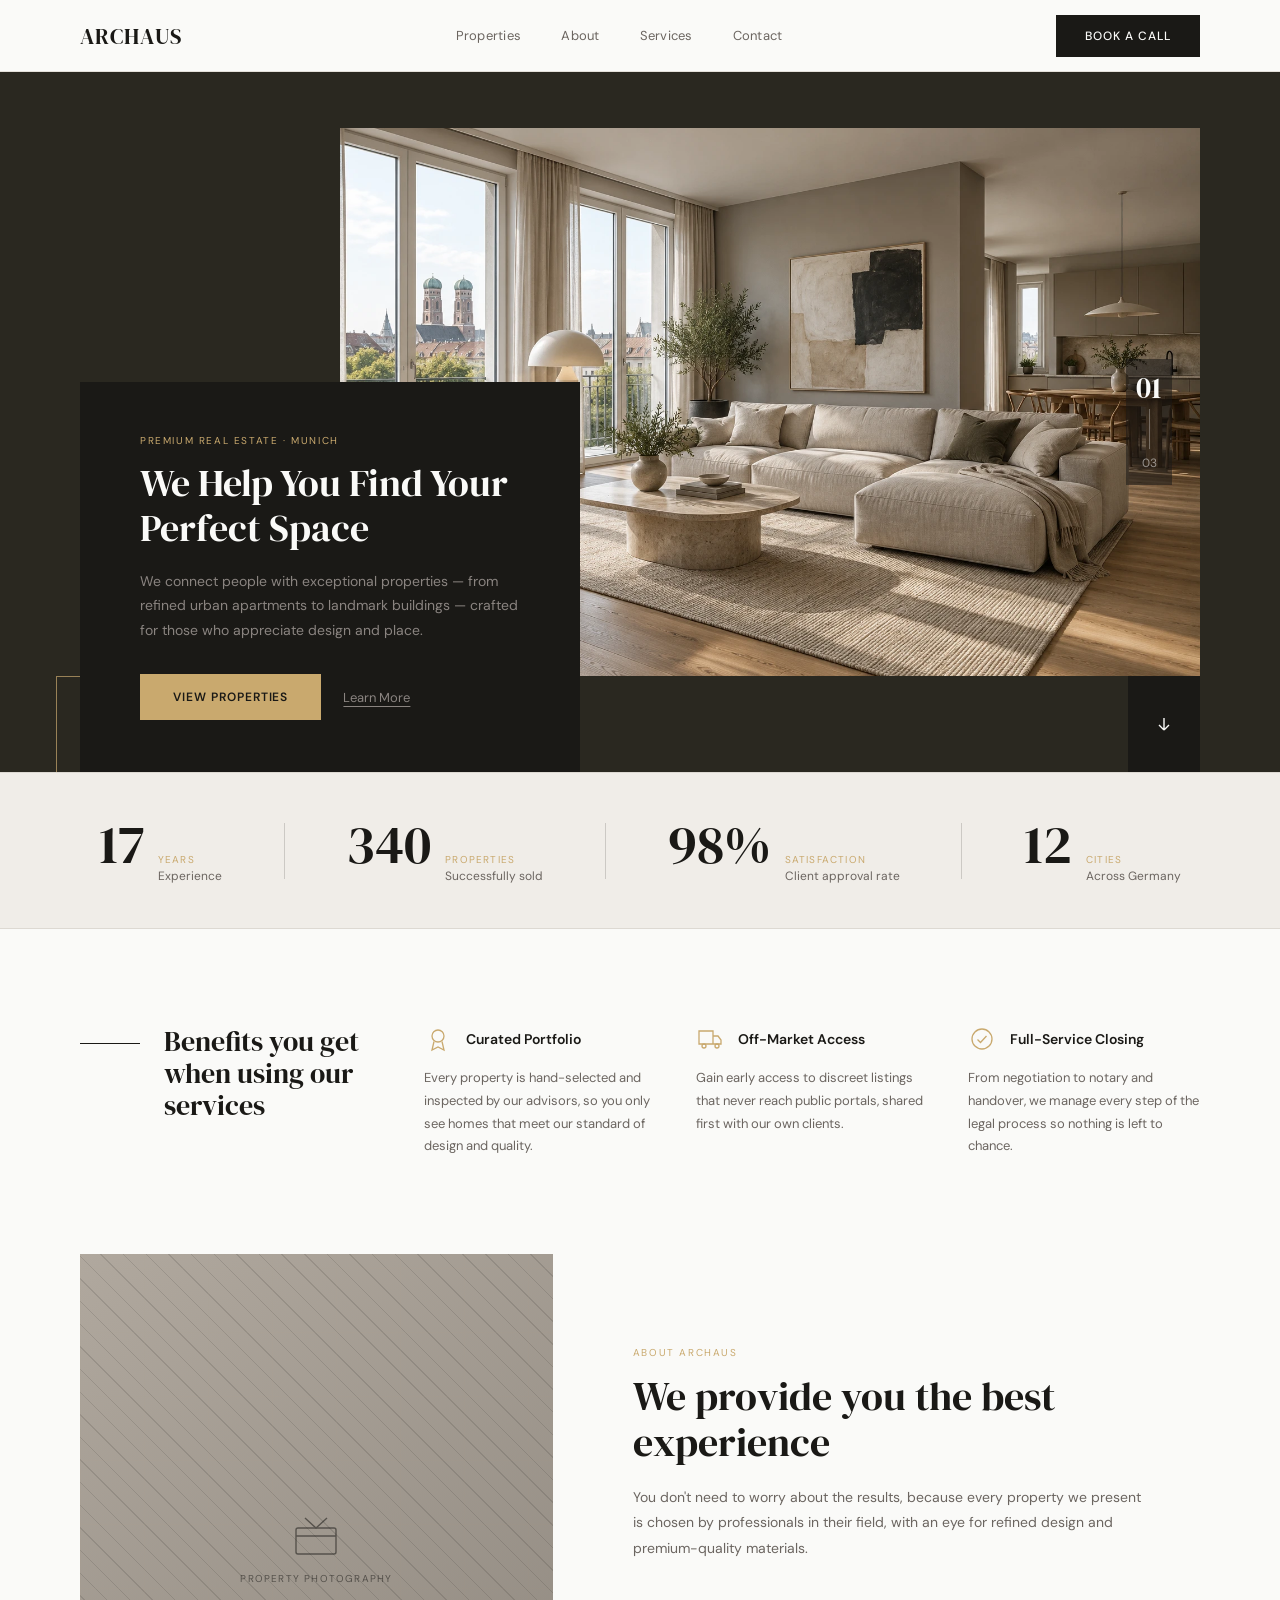
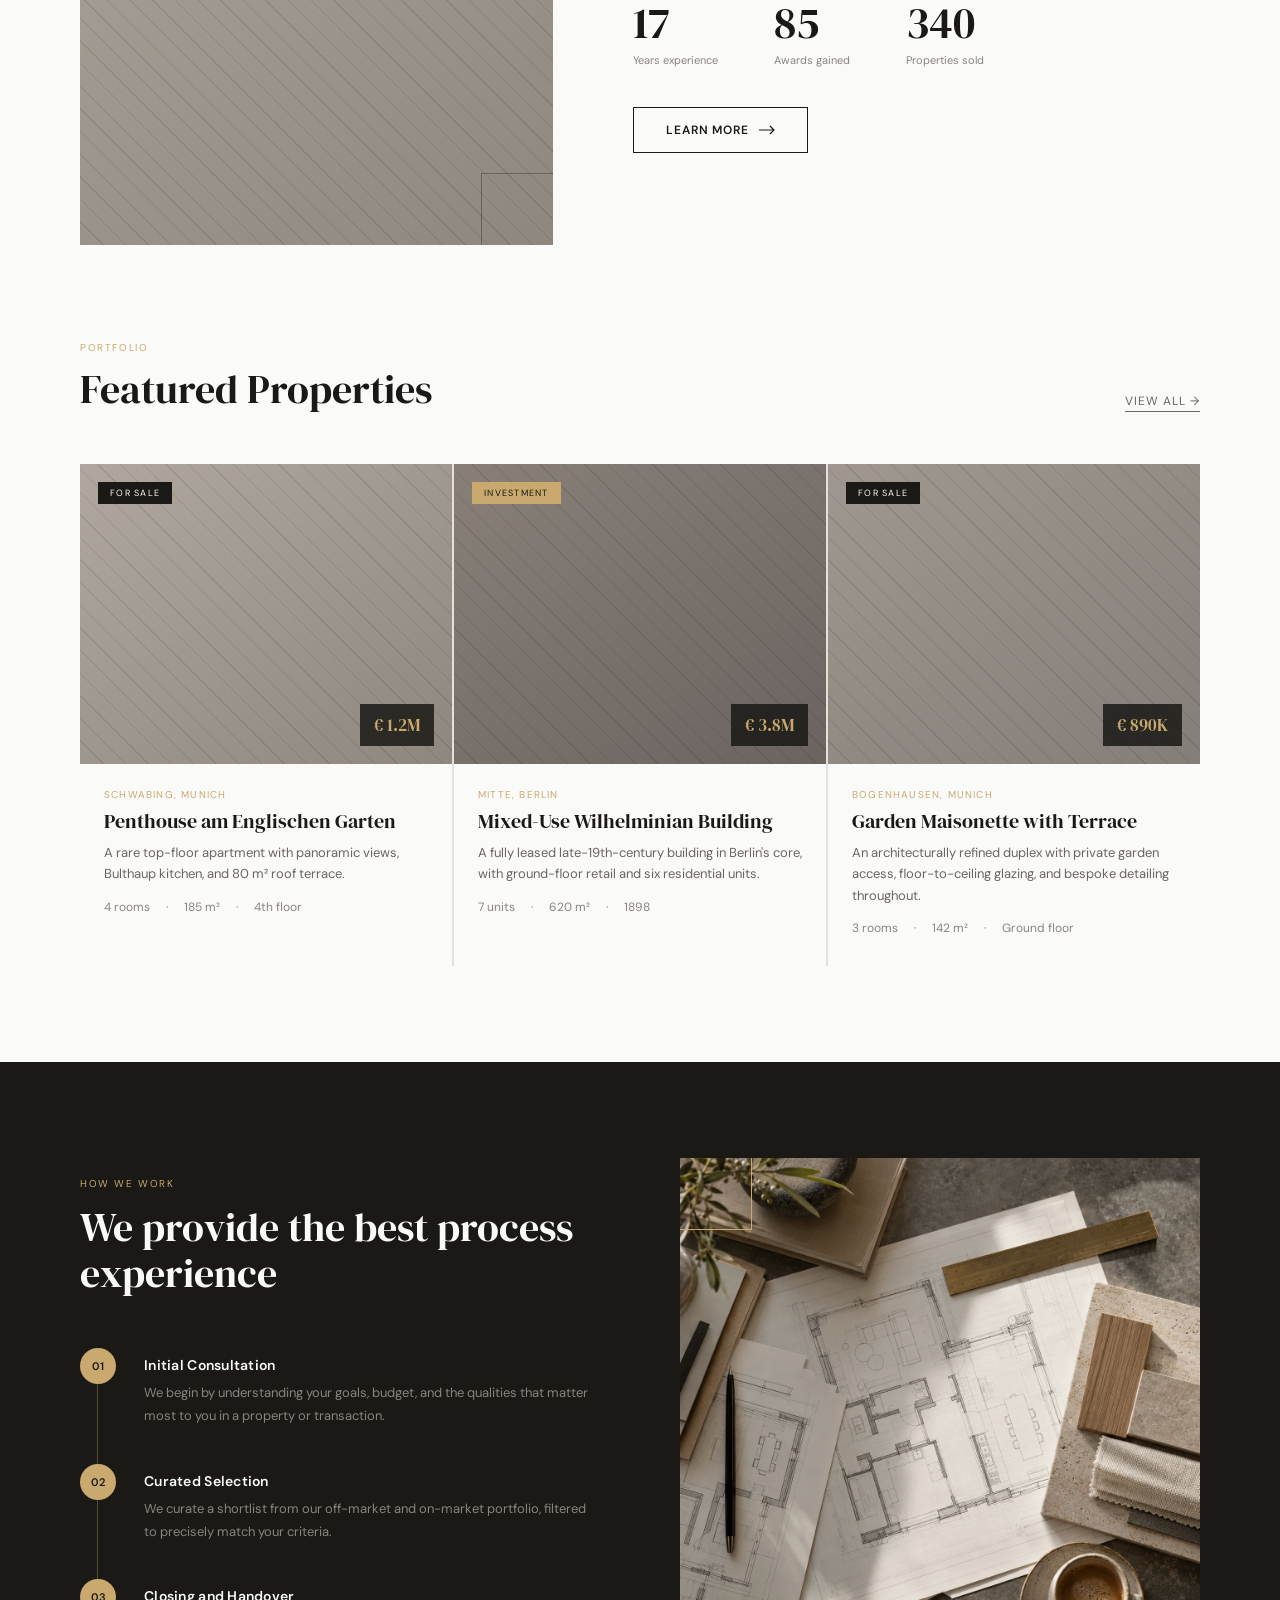
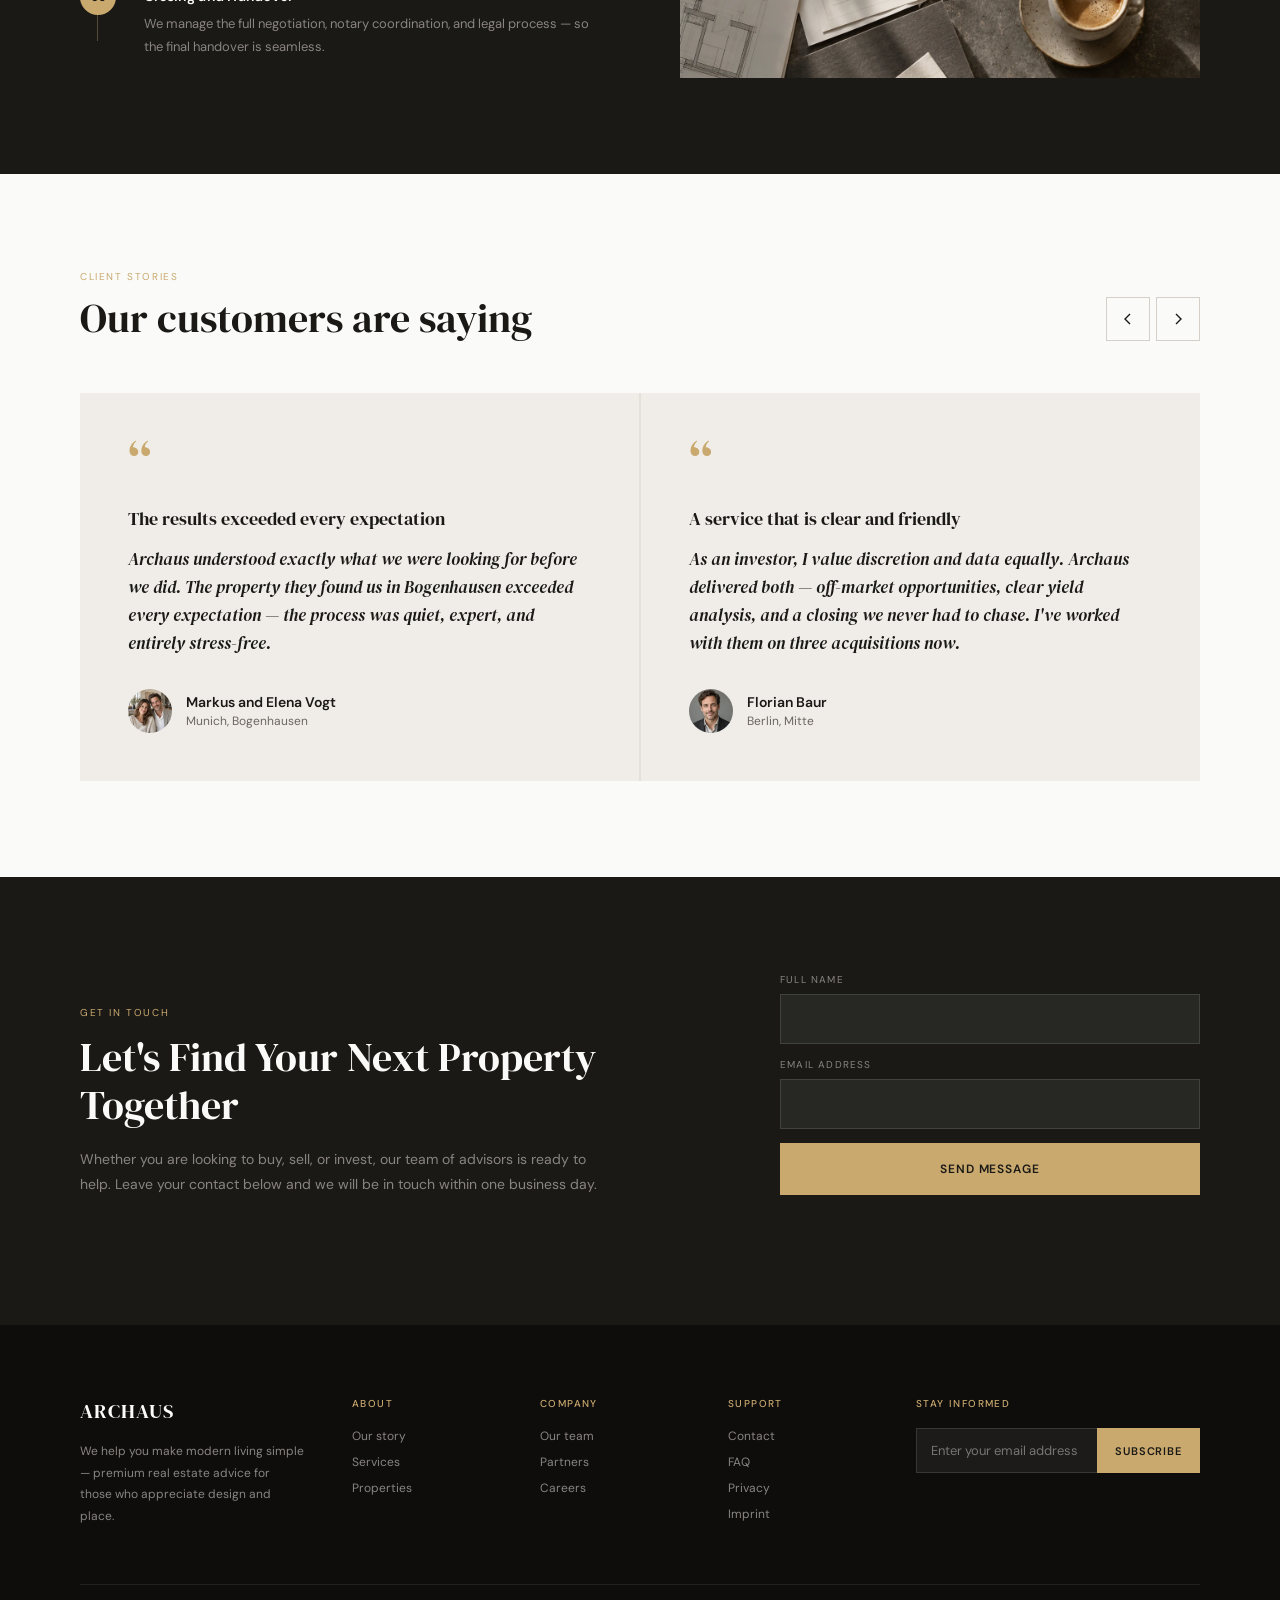
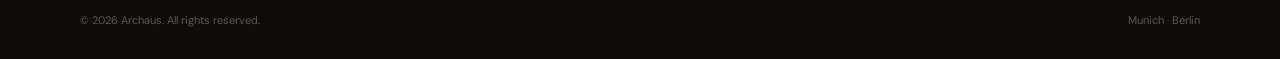
==== commit cffd5d19: "Add testimonial avatars Co-Authored-By: Claude Sonnet 5.5 <noreply@anthropic.com> Claude-Session: ht" ====
--- a/index.html
+++ b/index.html
@@ -183,13 +183,13 @@
       <div class="mark">“</div>
       <div class="title">The results exceeded every expectation</div>
       <p>Archaus understood exactly what we were looking for before we did. The property they found us in Bogenhausen exceeded every expectation — the process was quiet, expert, and entirely stress-free.</p>
-      <figcaption class="who"><div class="avatar"></div><div><b>Markus and Elena Vogt</b><span>Munich, Bogenhausen</span></div></figcaption>
+      <figcaption class="who"><img class="avatar" src="images/avatar-vogt.webp" width="44" height="44" alt="" loading="lazy"><div><b>Markus and Elena Vogt</b><span>Munich, Bogenhausen</span></div></figcaption>
     </figure>
     <figure class="quote" style="margin:0">
       <div class="mark">“</div>
       <div class="title">A service that is clear and friendly</div>
       <p>As an investor, I value discretion and data equally. Archaus delivered both — off-market opportunities, clear yield analysis, and a closing we never had to chase. I've worked with them on three acquisitions now.</p>
-      <figcaption class="who"><div class="avatar" style="background:#7a7570"></div><div><b>Florian Baur</b><span>Berlin, Mitte</span></div></figcaption>
+      <figcaption class="who"><img class="avatar" src="images/avatar-baur.webp" width="44" height="44" alt="" loading="lazy"><div><b>Florian Baur</b><span>Berlin, Mitte</span></div></figcaption>
     </figure>
     <figure class="quote" style="margin:0">
       <div class="mark">“</div>
--- a/styles.css
+++ b/styles.css
@@ -143,7 +143,7 @@
 .quote .title { font-family: var(--serif); font-size: 18px; margin-bottom: 14px; }
 .quote p { font-family: var(--serif); font-style: italic; font-size: 17px; line-height: 1.65; margin-bottom: 32px; flex: 1; }
 .who { display: flex; align-items: center; gap: 14px; }
-.avatar { width: 44px; height: 44px; border-radius: 50%; background: #b0a89e; flex: none; }
+.avatar { width: 44px; height: 44px; border-radius: 50%; background: #b0a89e; flex: none; object-fit: cover; }
 .who b { display: block; font-size: 14px; font-weight: 600; }
 .who span { display: block; font-size: 12px; color: var(--muted); margin-top: 2px; }
 
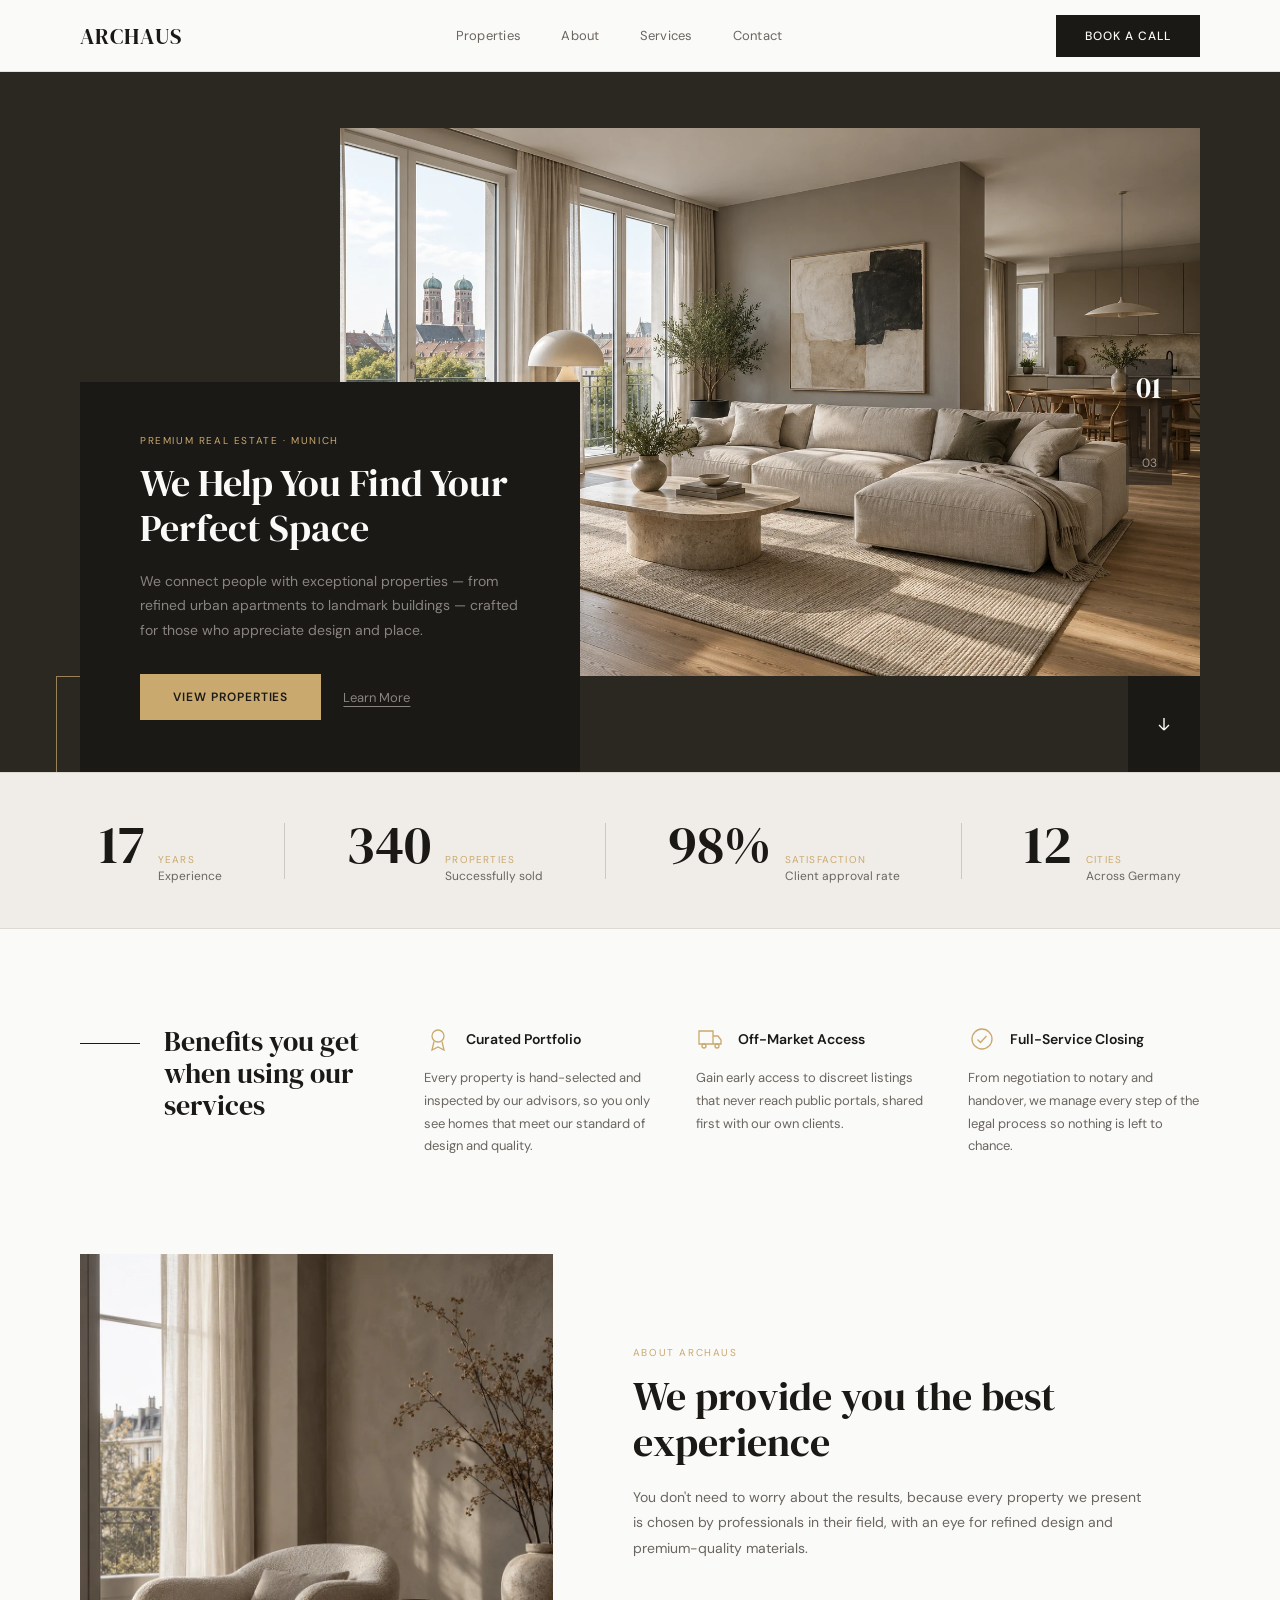
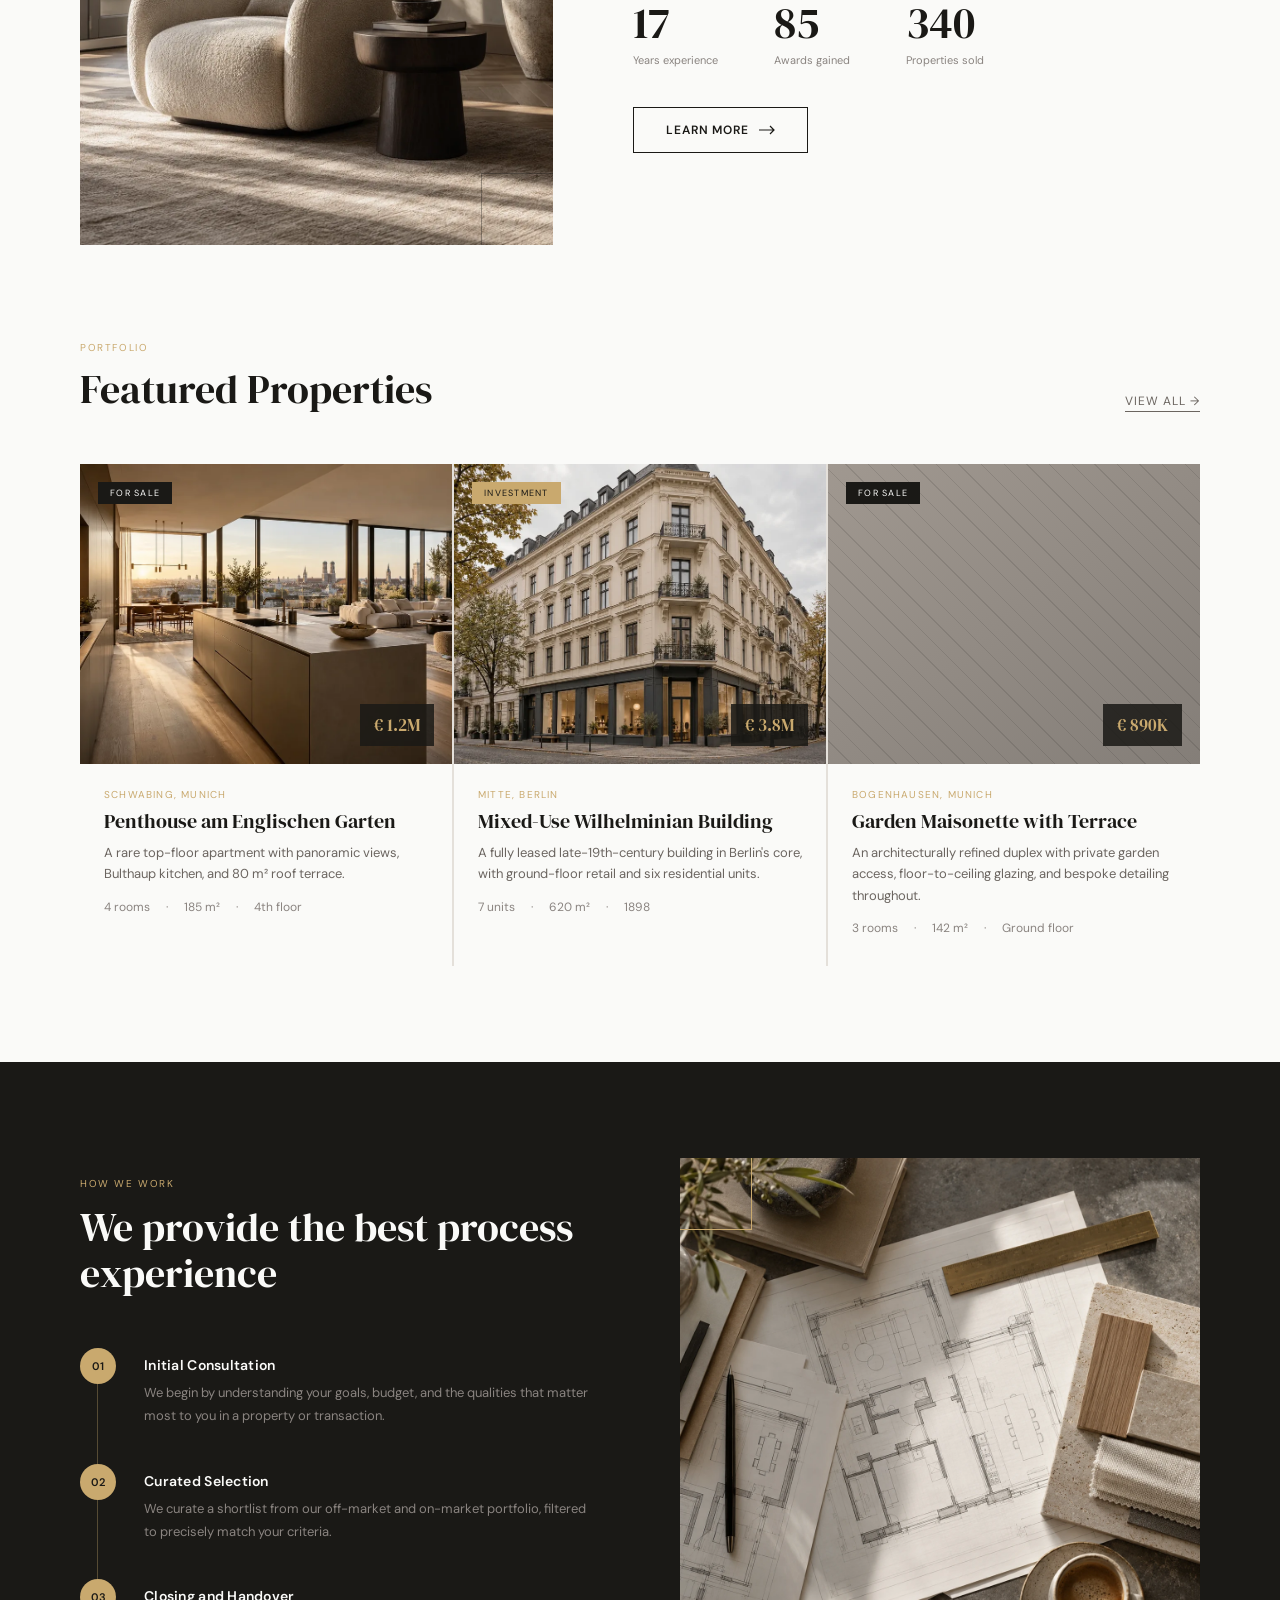
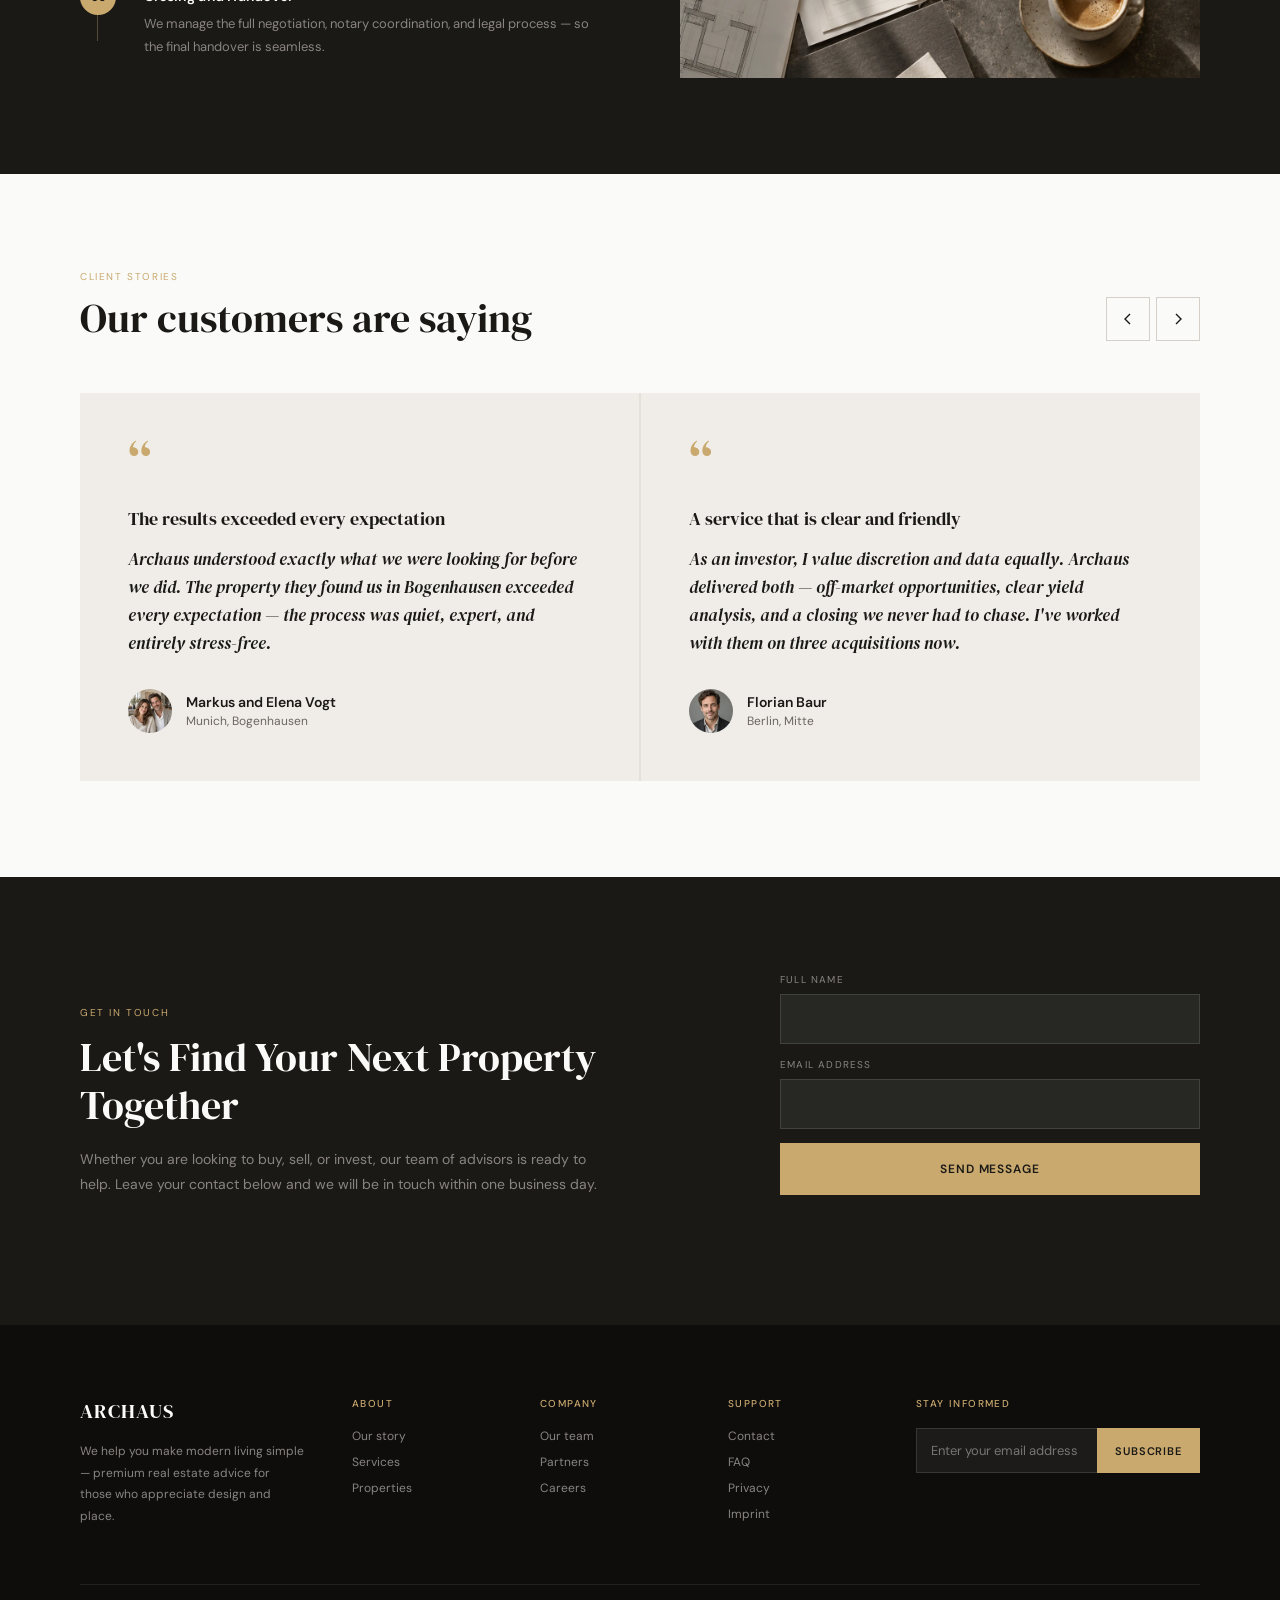
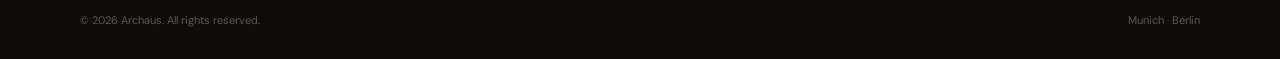
==== commit a02290f1: "Add hero 3, About, and property card photos Co-Authored-By: Claude Sonnet 5.5 <noreply@anthropic.com" ====
--- a/index.html
+++ b/index.html
@@ -52,7 +52,7 @@
       </div>
     </div>
     <div class="hero-slide" style="--photo: linear-gradient(135deg, #686a64, #4a4c46 45%, #303228)">
-      <div class="hero-photo"><div class="ph"><svg width="56" height="56" viewBox="0 0 56 56" fill="none" aria-hidden="true"><rect x="6" y="14" width="44" height="32" rx="2" stroke="currentColor" stroke-width="1.5"/><path d="M6 36L18 26L28 34L36 28L50 38" stroke="currentColor" stroke-width="1.5"/></svg>Landmark Buildings</div></div>
+      <div class="hero-photo has-img"><img class="cover" src="images/hero-3.webp" width="1536" height="1024" alt="Restored Wilhelminian apartment building in Berlin under an overcast sky" loading="lazy"></div>
       <div class="hero-card">
         <div class="eyebrow">Investment · Berlin</div>
         <h1>Landmark Buildings, Clear Yield Analysis</h1>
@@ -115,8 +115,7 @@
 <!-- EXPERIENCE -->
 <section class="section experience" id="about">
   <div class="photo exp-photo">
-    <div class="tex" style="opacity:.12;background-image:repeating-linear-gradient(45deg,var(--ink) 0 1px,transparent 1px 16px)"></div>
-    <div class="ph"><svg width="48" height="48" viewBox="0 0 48 48" fill="none" aria-hidden="true"><rect x="4" y="14" width="40" height="26" rx="2" stroke="currentColor" stroke-width="1.4"/><path d="M4 22H44M13 4l11 10 11-10" stroke="currentColor" stroke-width="1.4"/></svg>Property Photography</div>
+    <img class="cover" src="images/about.webp" width="1000" height="1250" alt="Boucle armchair and dark wood side table in a calm, sunlit living room" loading="lazy">
   </div>
   <div>
     <div class="eyebrow">About Archaus</div>
@@ -139,11 +138,11 @@
   </div>
   <div class="props">
     <article class="prop">
-      <div class="prop-img"><span class="tag">For Sale</span><span class="price">€ 1.2M</span></div>
+      <div class="prop-img has-img"><img class="cover" src="images/property-1.webp" width="900" height="675" alt="Open kitchen and living area of a Munich penthouse at sunset" loading="lazy"><span class="tag">For Sale</span><span class="price">€ 1.2M</span></div>
       <div class="prop-body"><div class="loc">Schwabing, Munich</div><h3>Penthouse am Englischen Garten</h3><p>A rare top-floor apartment with panoramic views, Bulthaup kitchen, and 80 m² roof terrace.</p><div class="facts"><span>4 rooms</span><span>·</span><span>185 m²</span><span>·</span><span>4th floor</span></div></div>
     </article>
     <article class="prop">
-      <div class="prop-img" style="background:linear-gradient(145deg,#888078,#6a6360)"><span class="tag gold">Investment</span><span class="price">€ 3.8M</span></div>
+      <div class="prop-img has-img"><img class="cover" src="images/property-2.webp" width="900" height="675" alt="Corner building in Berlin with a ground-floor shop and apartments above" loading="lazy"><span class="tag gold">Investment</span><span class="price">€ 3.8M</span></div>
       <div class="prop-body"><div class="loc">Mitte, Berlin</div><h3>Mixed-Use Wilhelminian Building</h3><p>A fully leased late-19th-century building in Berlin's core, with ground-floor retail and six residential units.</p><div class="facts"><span>7 units</span><span>·</span><span>620 m²</span><span>·</span><span>1898</span></div></div>
     </article>
     <article class="prop">
--- a/styles.css
+++ b/styles.css
@@ -109,6 +109,7 @@
 .prop { background: var(--paper); transition: background .2s; }
 .prop:hover { background: #fff; }
 .prop-img { position: relative; height: 300px; overflow: hidden; background: linear-gradient(145deg, #b0a89e, #8e877e); }
+.prop-img.has-img::before { display: none; }
 .prop-img::before { content: ''; position: absolute; inset: 0; opacity: .12; background-image: repeating-linear-gradient(45deg, var(--ink) 0 1px, transparent 1px 16px); }
 .tag { position: absolute; top: 18px; left: 18px; background: var(--ink); color: var(--paper); font-size: 9px; letter-spacing: .14em; text-transform: uppercase; padding: 5px 12px; }
 .tag.gold { background: var(--gold); color: var(--ink); }
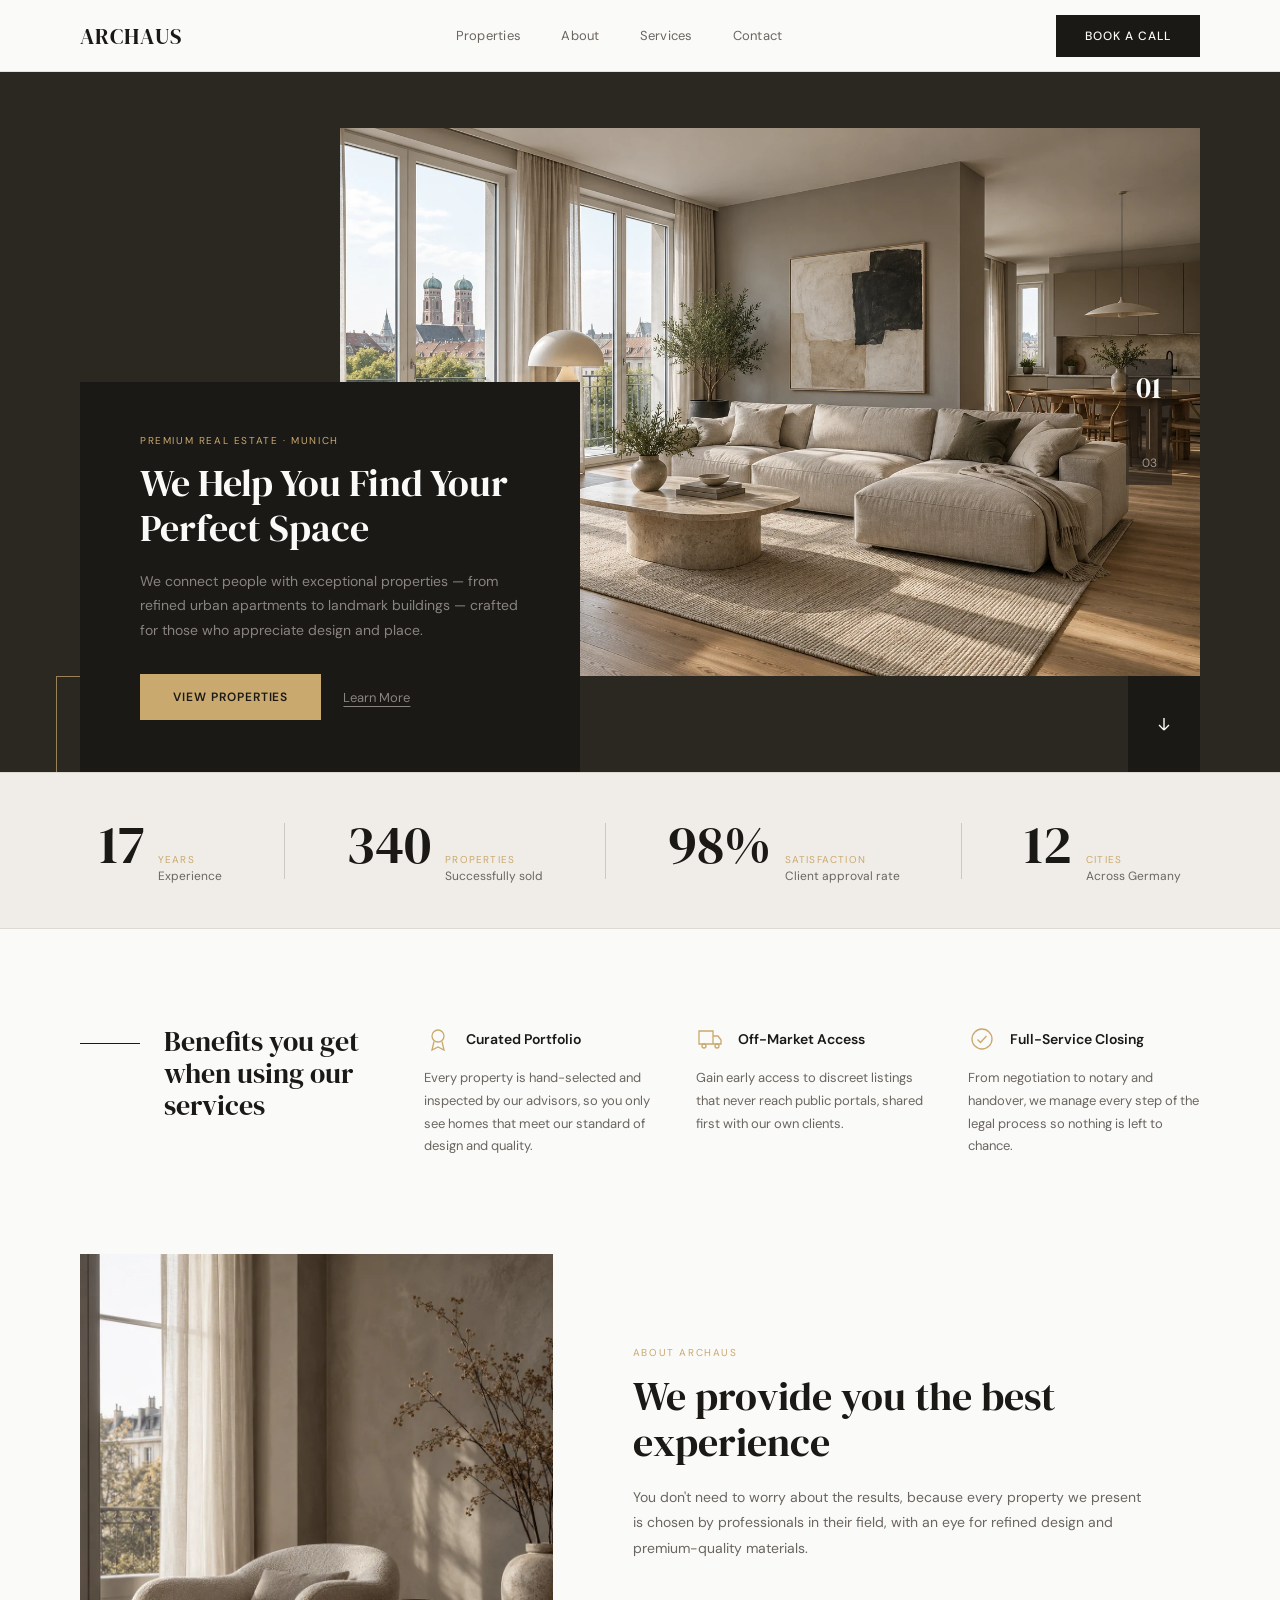
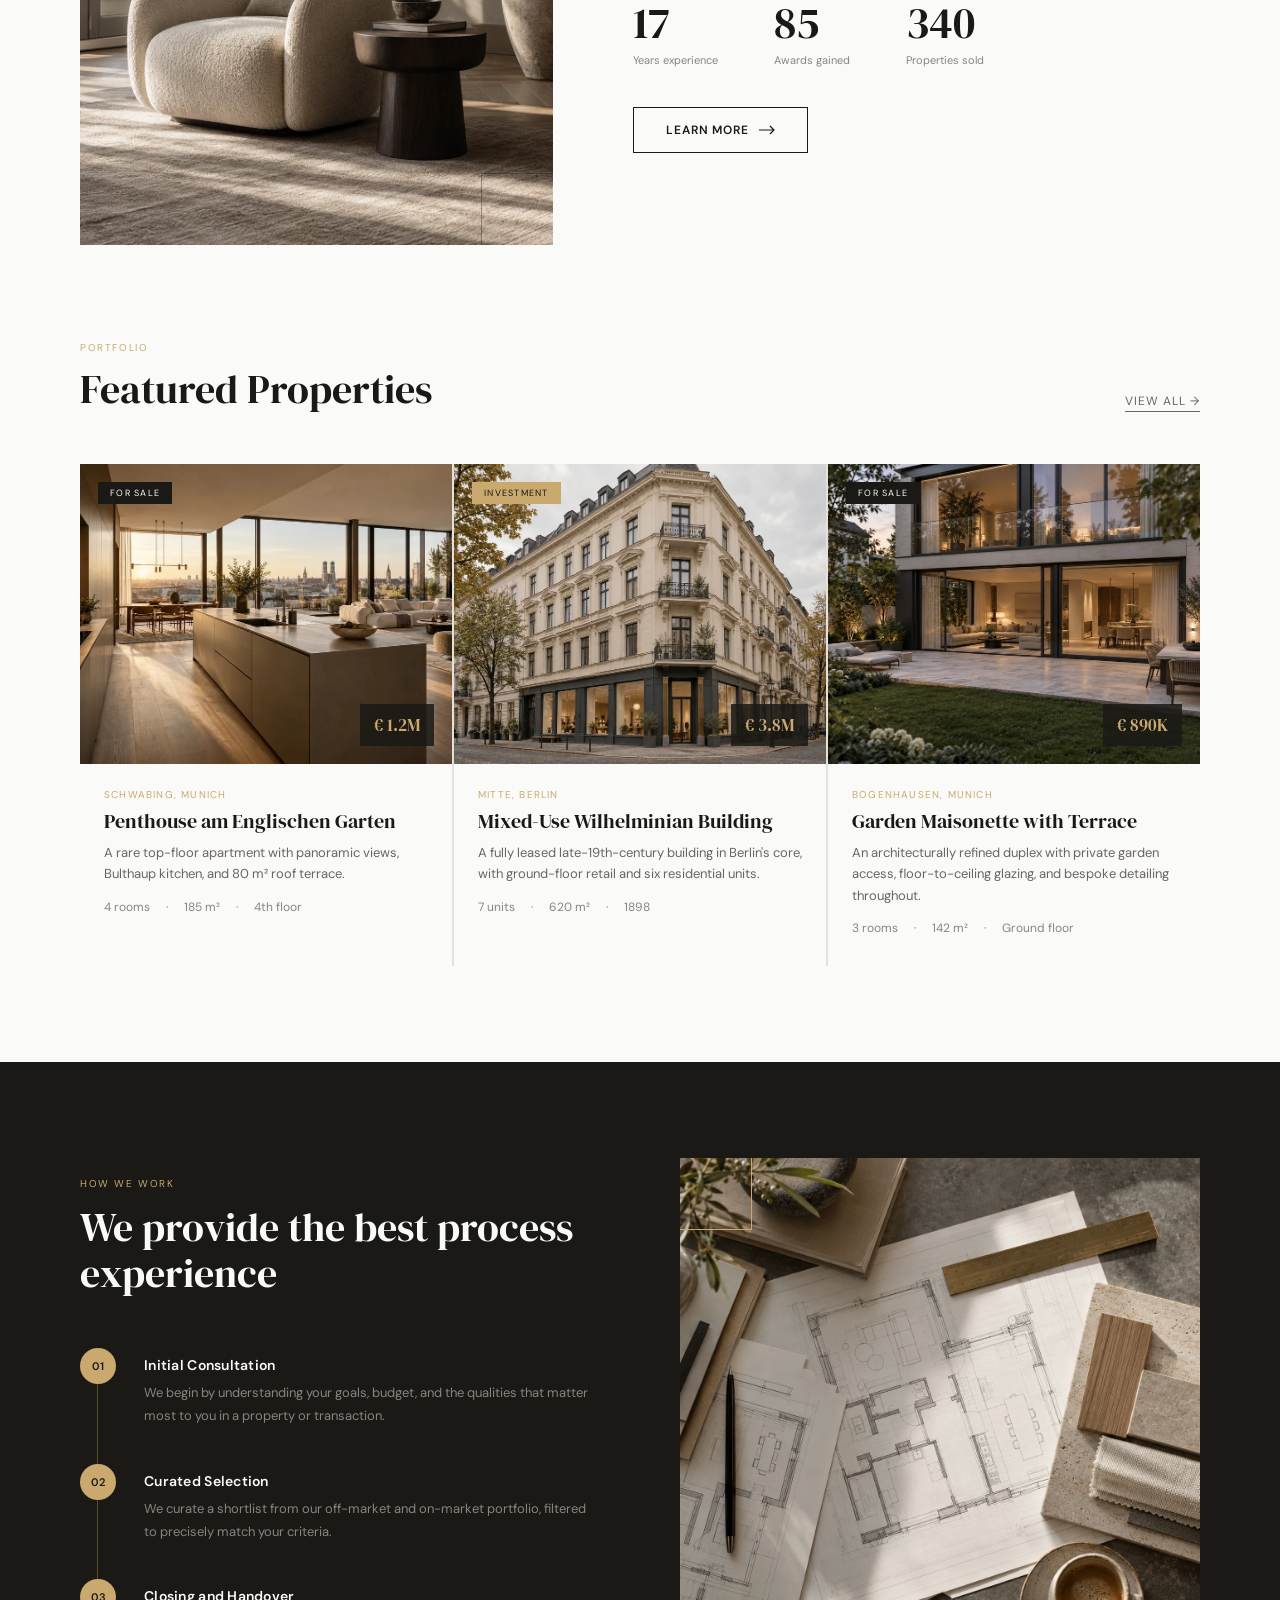
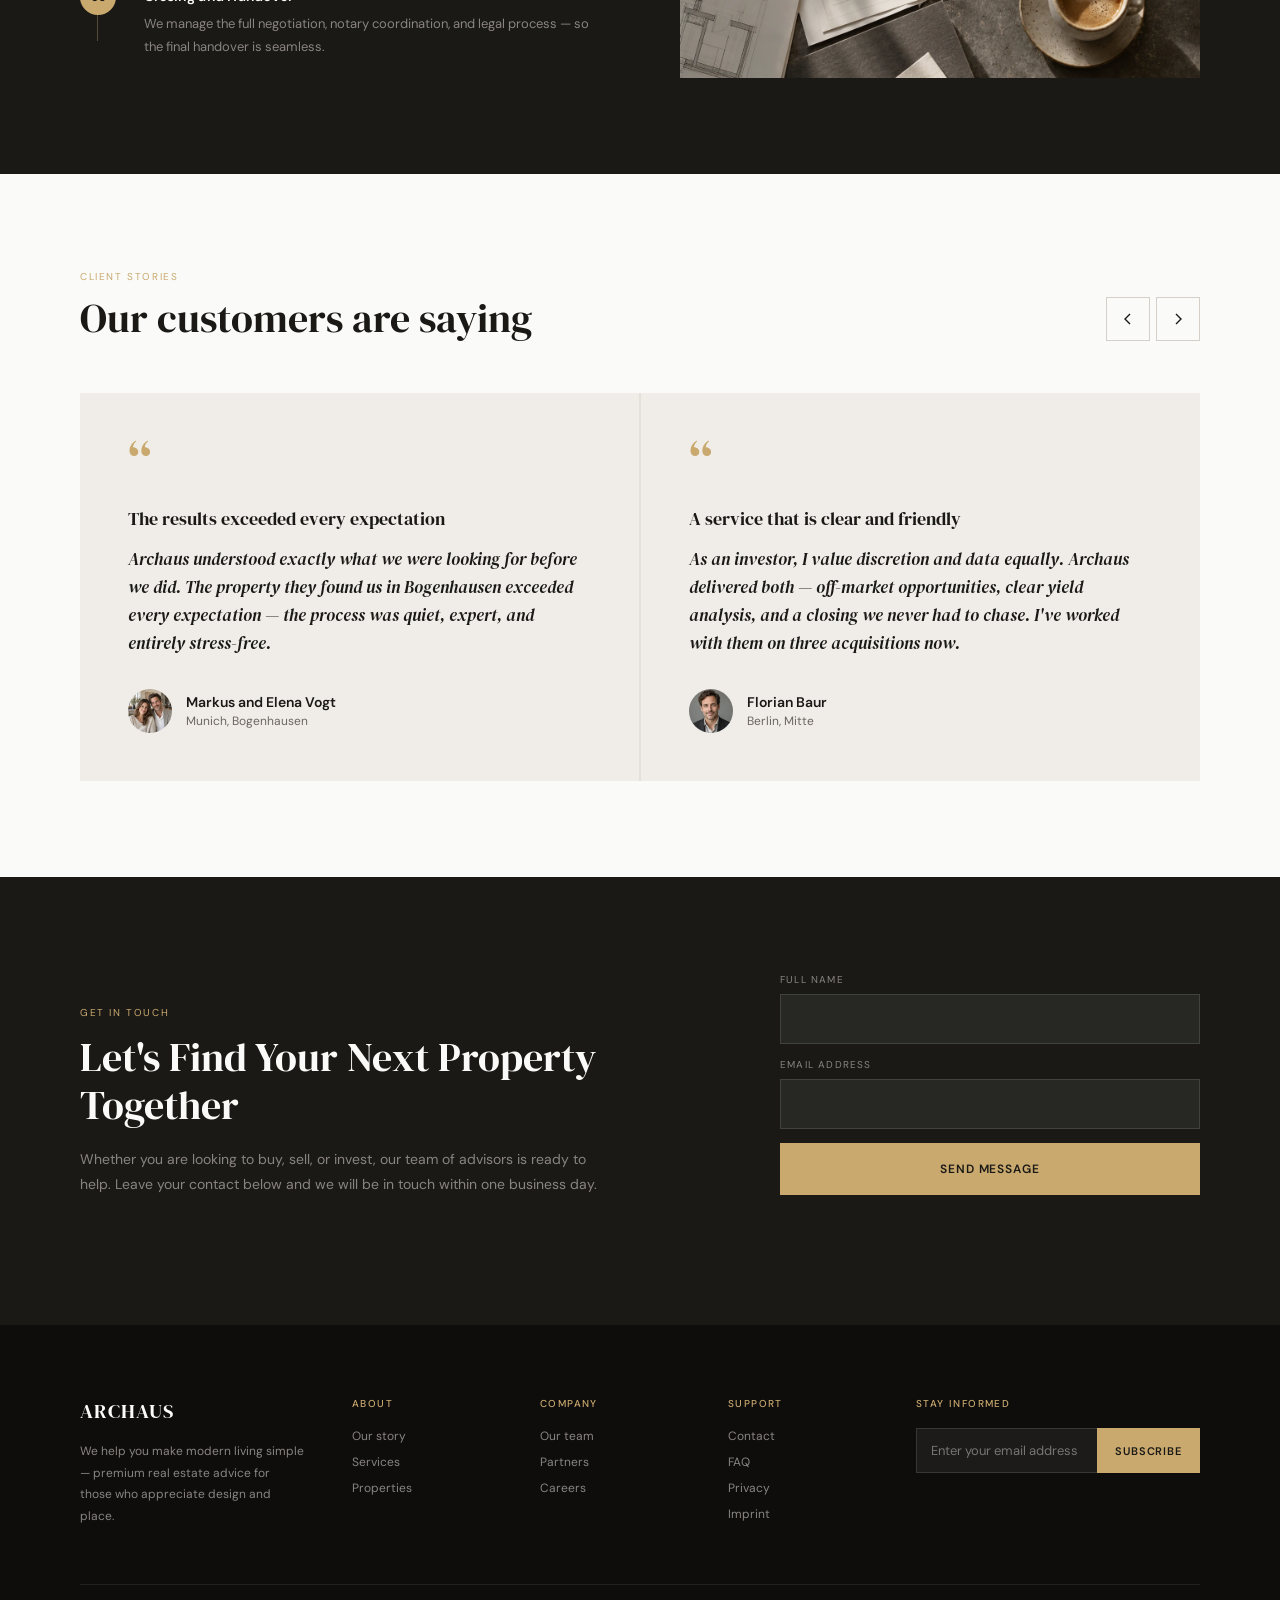
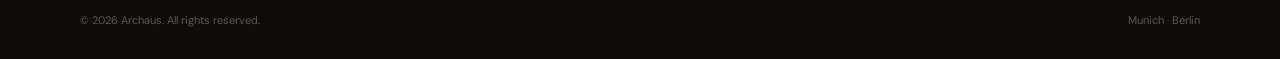
==== commit 9b8d33c9: "Add maisonette card photo Co-Authored-By: Claude Sonnet 5.5 <noreply@anthropic.com> Claude-Session: " ====
--- a/index.html
+++ b/index.html
@@ -146,7 +146,7 @@
       <div class="prop-body"><div class="loc">Mitte, Berlin</div><h3>Mixed-Use Wilhelminian Building</h3><p>A fully leased late-19th-century building in Berlin's core, with ground-floor retail and six residential units.</p><div class="facts"><span>7 units</span><span>·</span><span>620 m²</span><span>·</span><span>1898</span></div></div>
     </article>
     <article class="prop">
-      <div class="prop-img" style="background:linear-gradient(145deg,#a09890,#847e78)"><span class="tag">For Sale</span><span class="price">€ 890K</span></div>
+      <div class="prop-img has-img"><img class="cover" src="images/property-3.webp" width="900" height="675" alt="Two-storey garden maisonette with floor-to-ceiling glazing at dusk" loading="lazy"><span class="tag">For Sale</span><span class="price">€ 890K</span></div>
       <div class="prop-body"><div class="loc">Bogenhausen, Munich</div><h3>Garden Maisonette with Terrace</h3><p>An architecturally refined duplex with private garden access, floor-to-ceiling glazing, and bespoke detailing throughout.</p><div class="facts"><span>3 rooms</span><span>·</span><span>142 m²</span><span>·</span><span>Ground floor</span></div></div>
     </article>
   </div>
